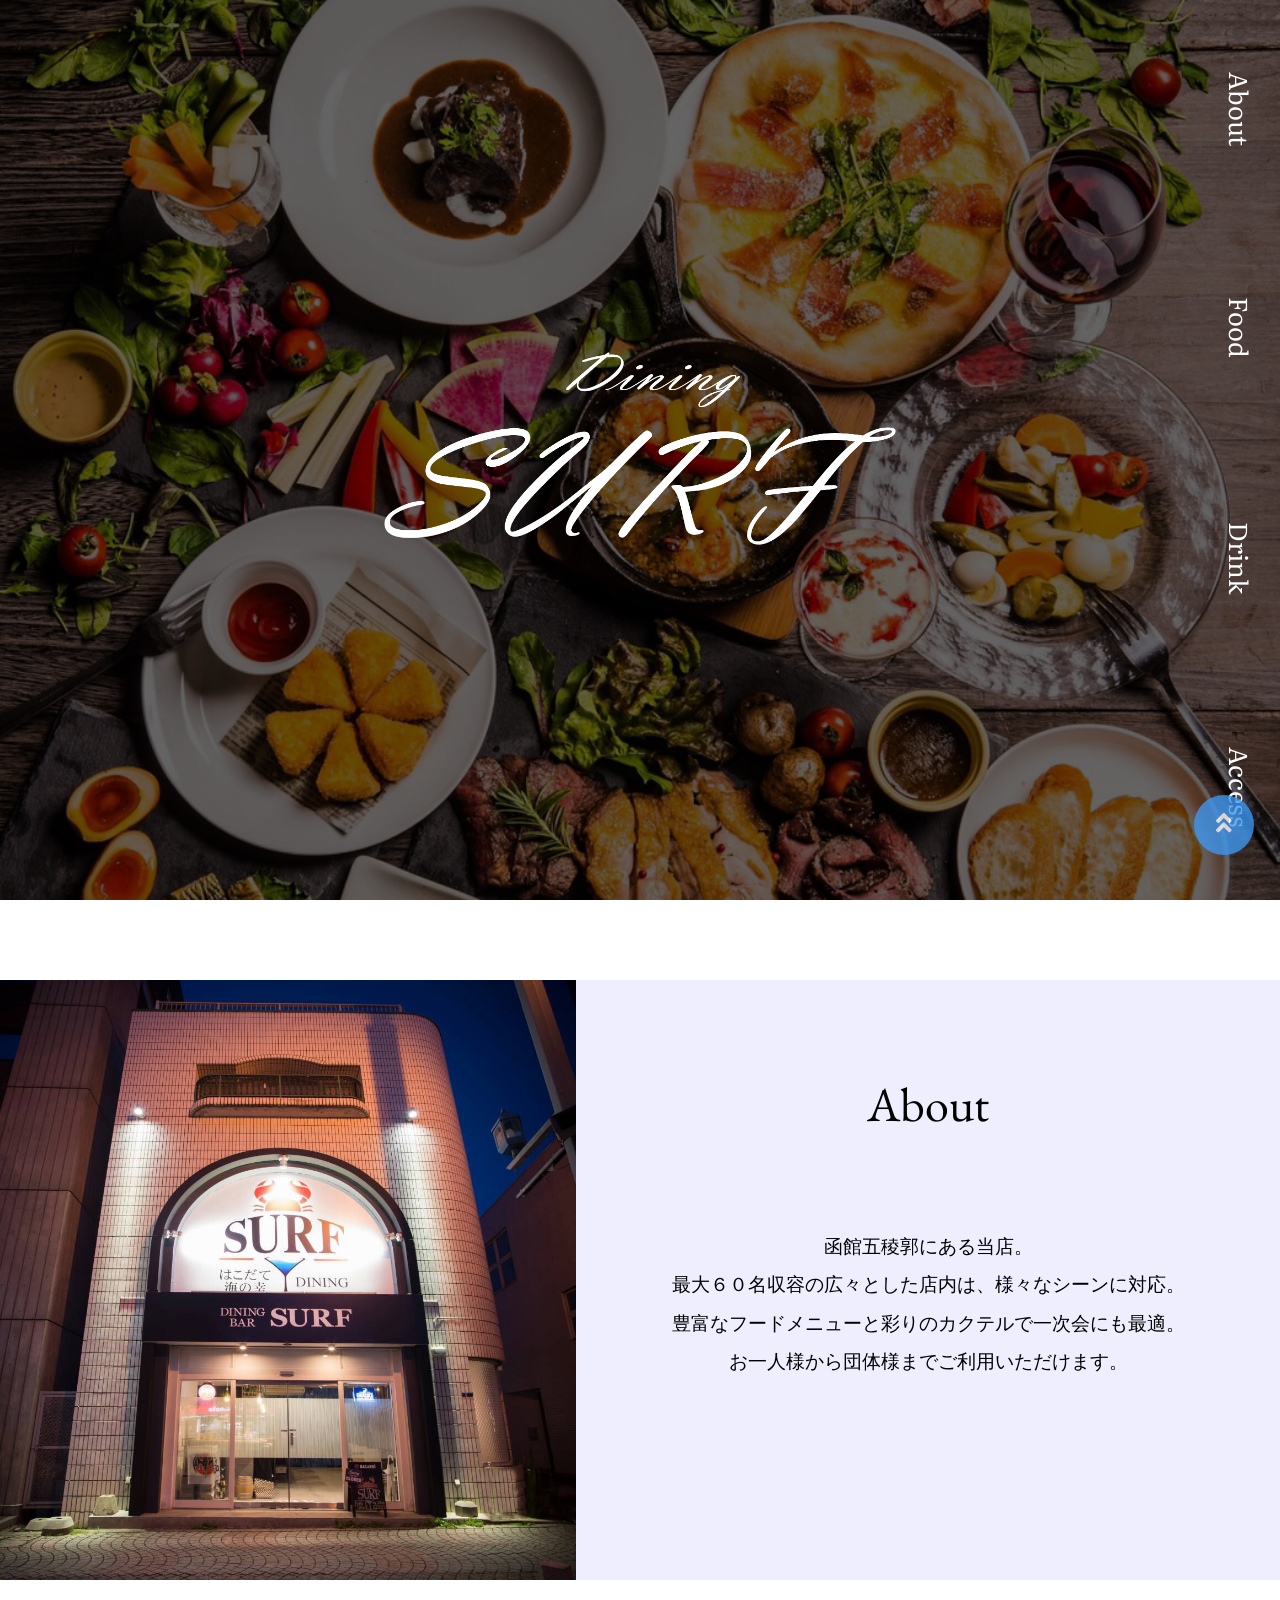
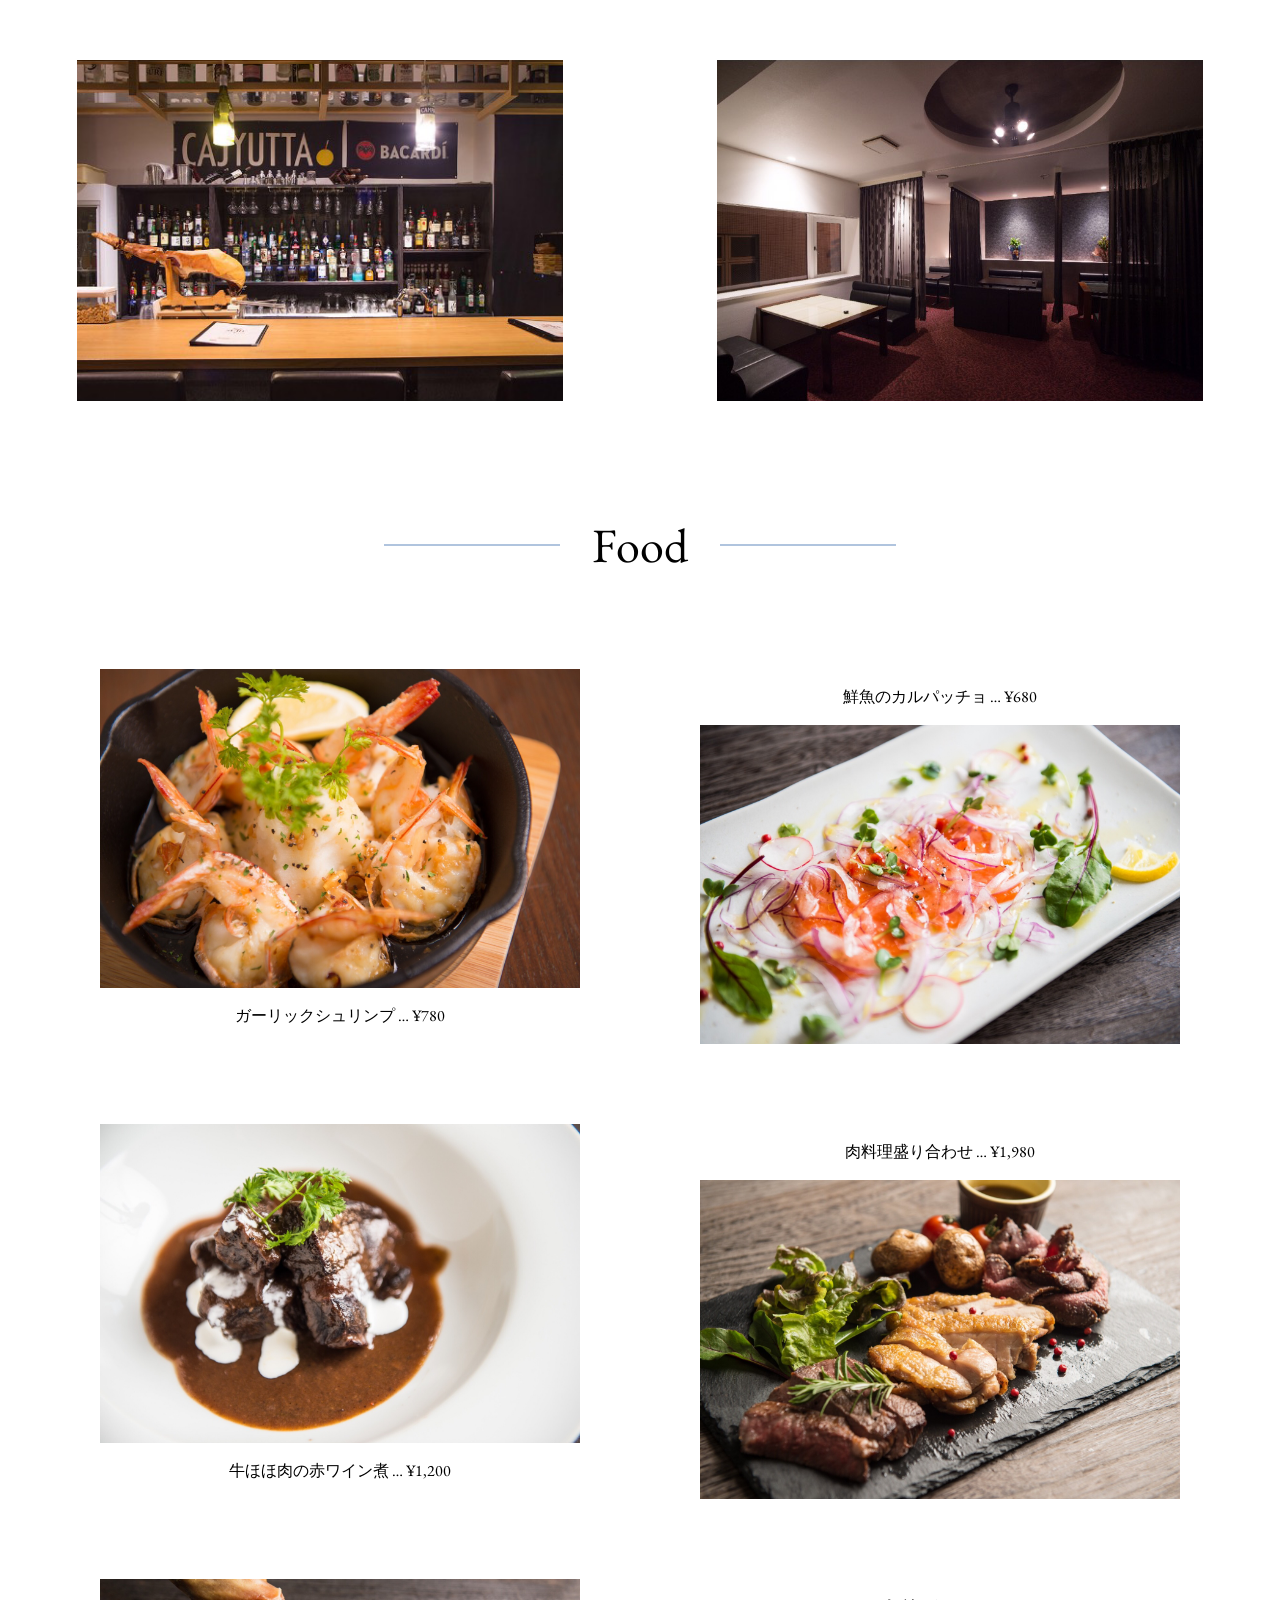
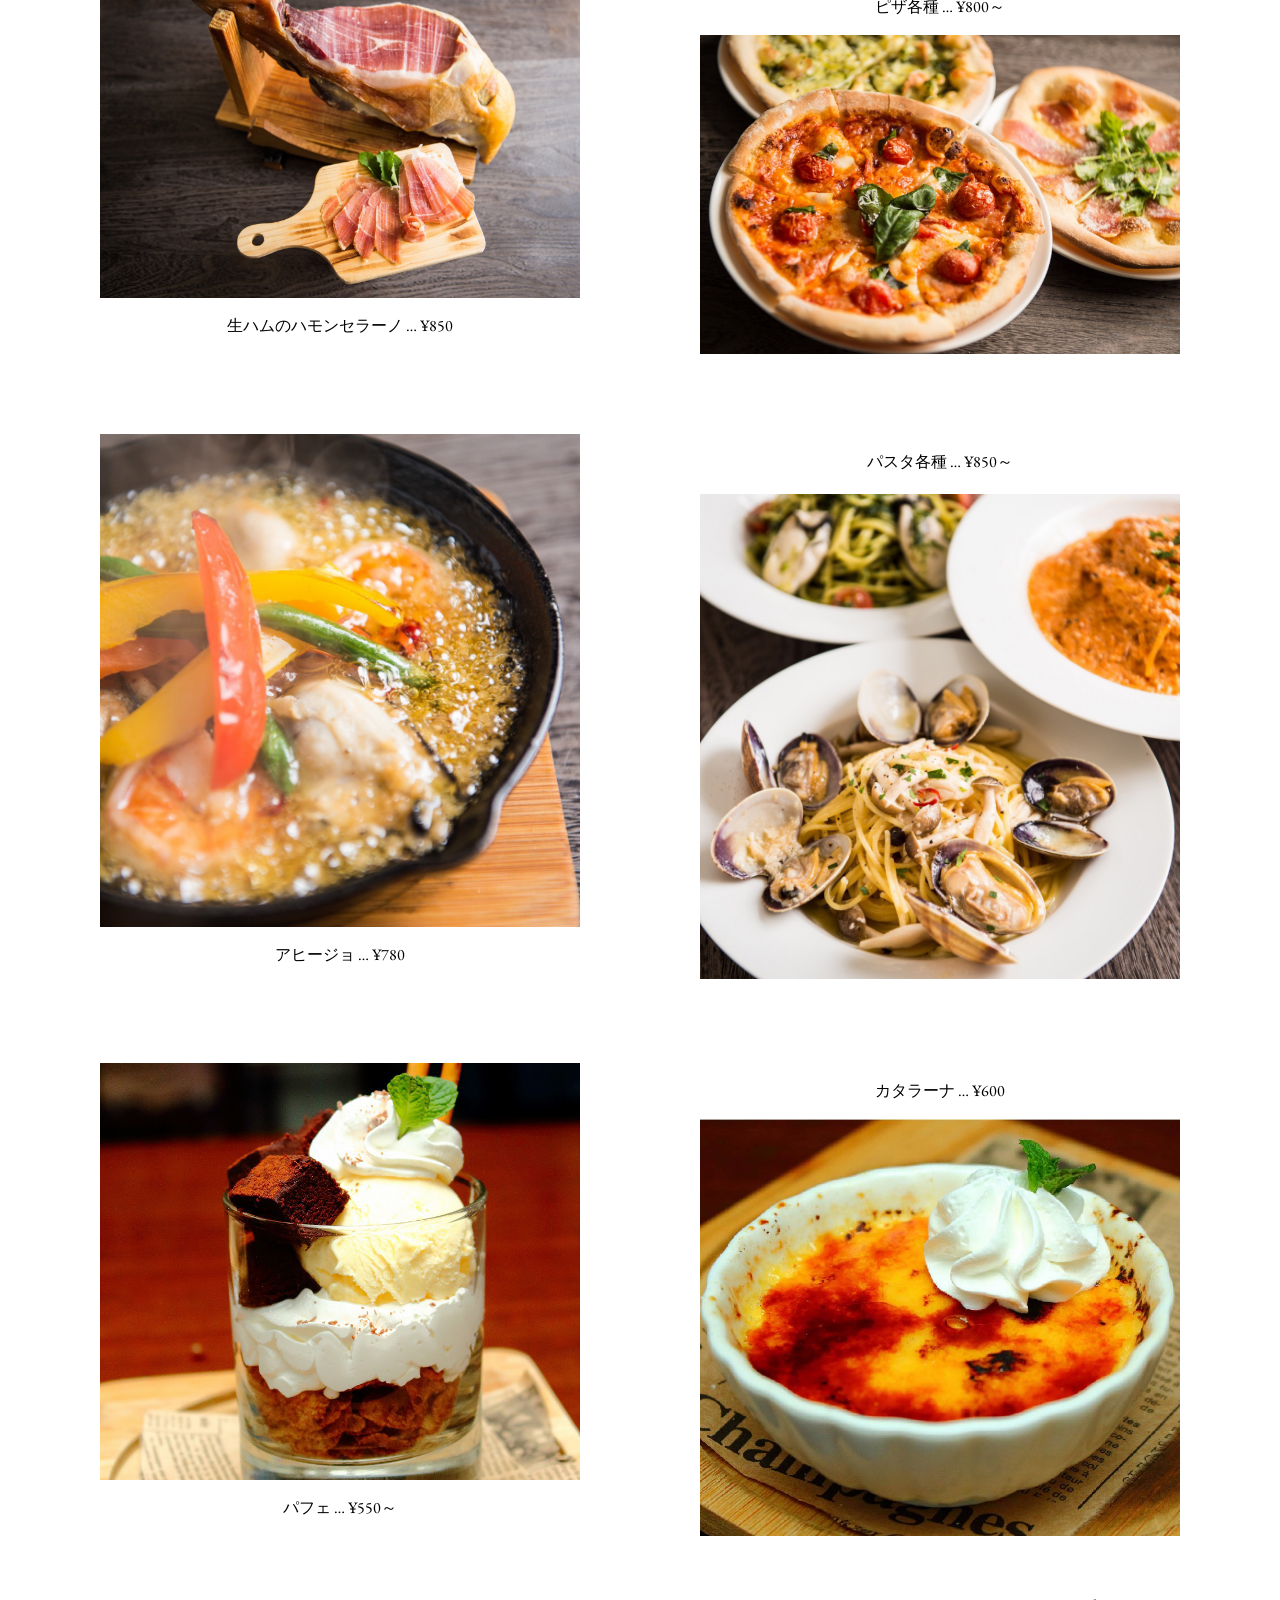
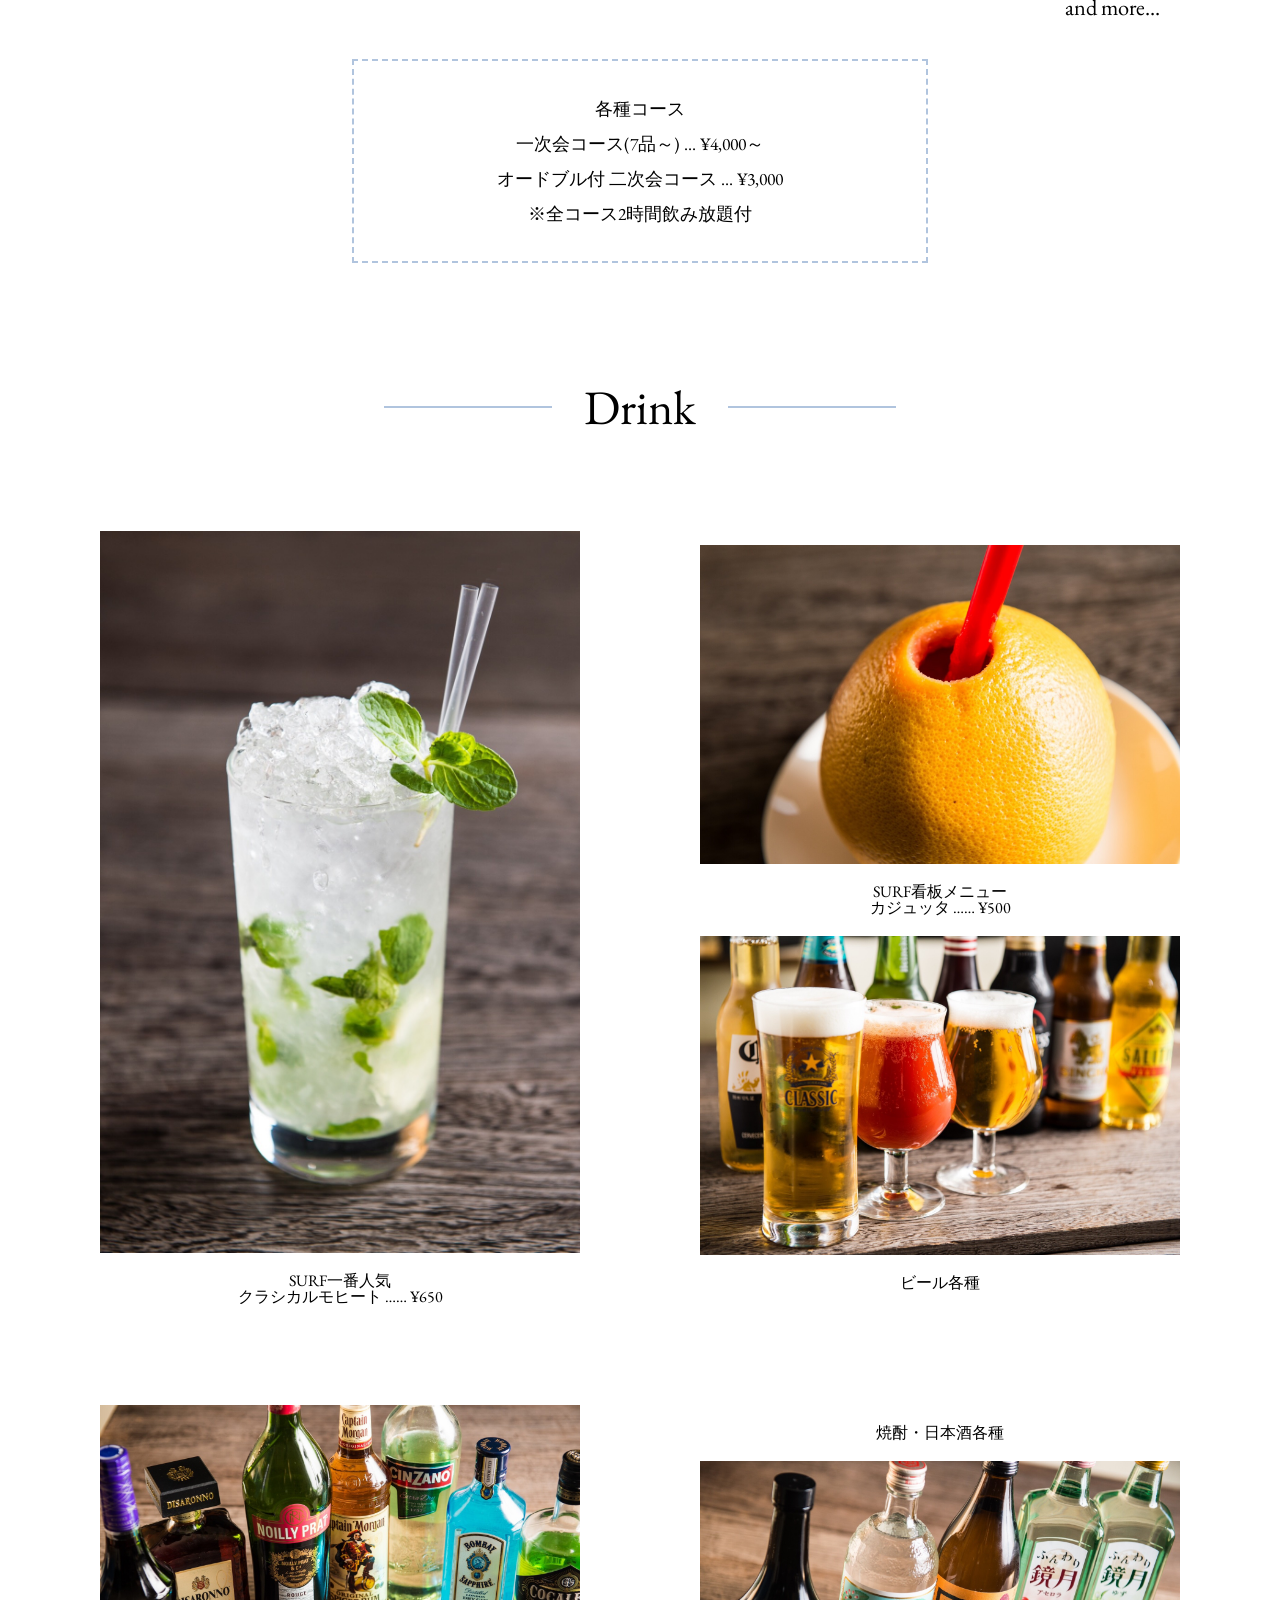
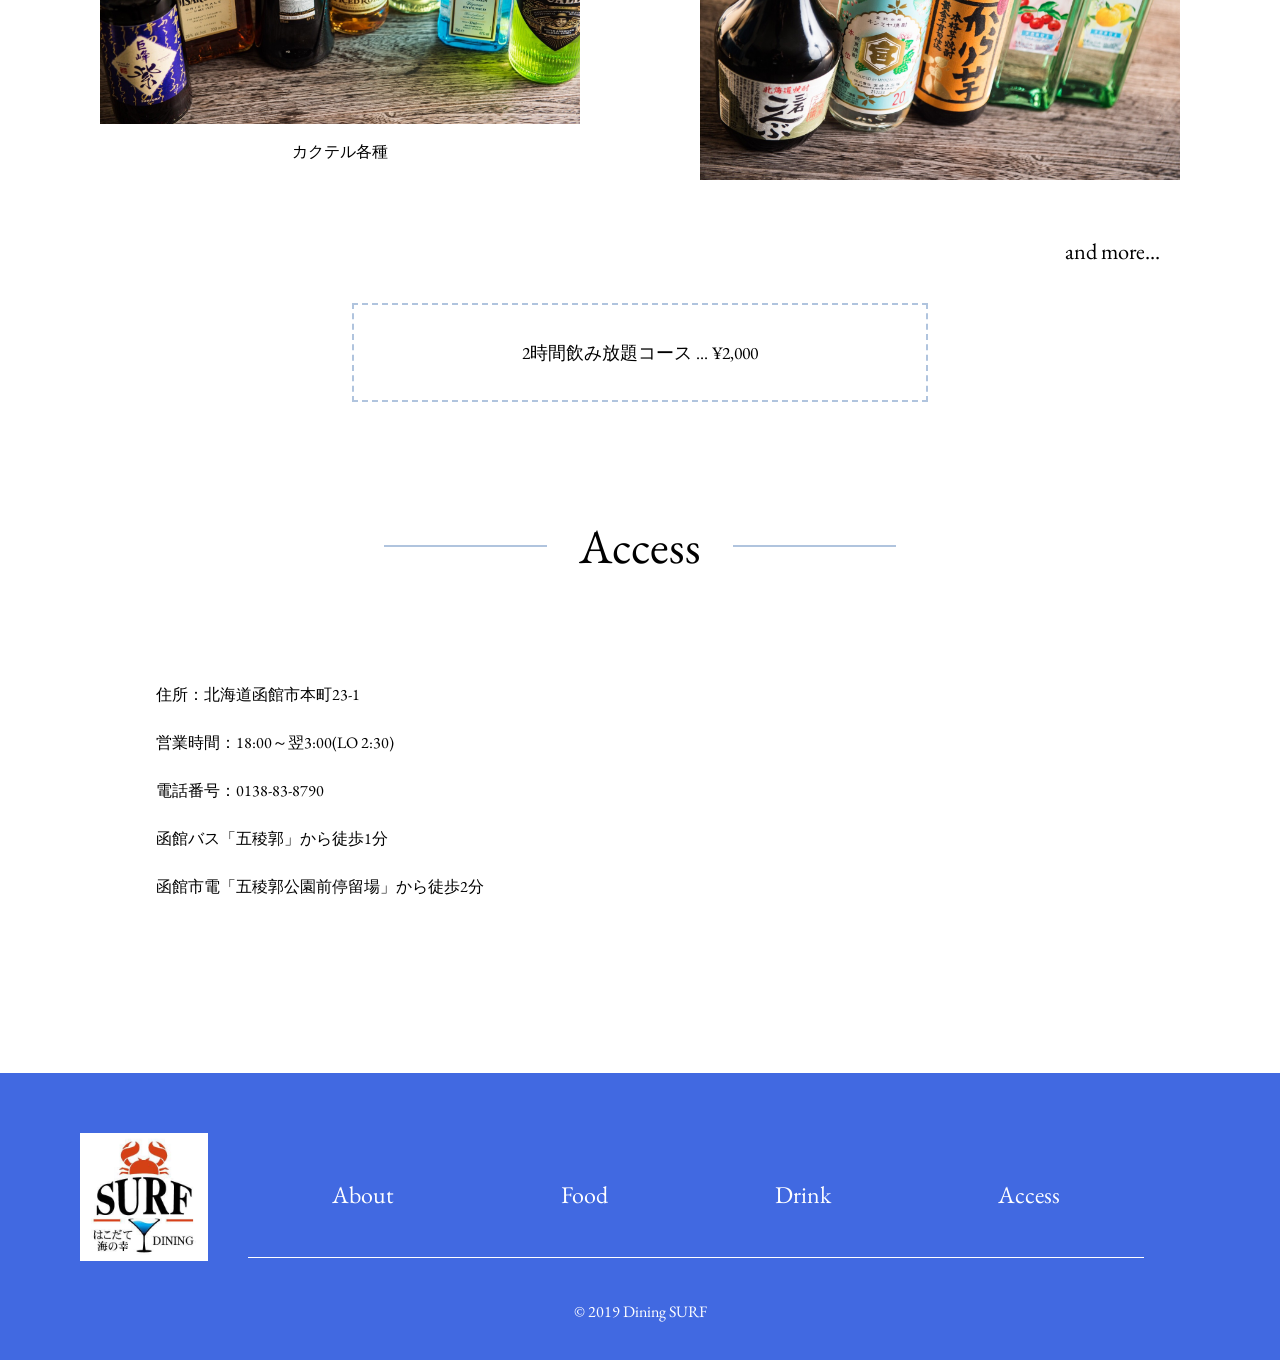
==== docs/index.html @ 708d86c2 "move surf" ====
<!DOCTYPE html>
<html lang="ja">
  <head>
    <meta charset="utf-8">
    <meta name="title" content="はこだて 海の幸 Dining SURF">
    <meta name="description" content="はこだて 海の幸 Dining SURF">
    <meta http-equiv="X-UA-Compatible" content="IE=edge, chrome=1" />
    <meta name="viewport" content="width=device-width, initial-scale=1">
    <meta content='Dining SURF, surf, 函館, 五稜郭, BAR, 居酒屋, 海鮮, ディナー, 北海道' name='keywords'>
    <meta property="og:type" content="website">
    <meta property="og:title" content="はこだて 海の幸 Dining SURF">
    <meta property="og:description" content="はこだて 海の幸 Dining SURF">
    <meta property="og:site_name" content="はこだて 海の幸 Dining SURF">
    <title>はこだて 海の幸 Dining SURF</title>
    <link rel="stylesheet" href="css/reset.css">
    <link rel="stylesheet" href="css/common.min.css">
    <link rel="stylesheet" href="https://use.fontawesome.com/releases/v5.6.4/css/all.css">
    <link href="https://fonts.googleapis.com/css?family=EB+Garamond|Literata:500|Slabo+27px&display=swap" rel="stylesheet">
    <script src="../js/jquery-3.4.1.min.js"></script>
    <script src="js/bgswitcher.js"></script>
    <script src="js/script.js"></script>
  </head>
  <body>
    <header class="header">
      <div class="mobile-head">
        <h1 class="logo"><a href="#"><img class="mobile-logo" src="img/dining-surf.png" alt="dining surf"></a></h1>
        <div class="nav-toggle">
          <div>
            <span></span>
            <span></span>
            <span></span>
          </div>
        </div>
      </div>
      <div class="inner-header" id="top-image">
        <div class="top">
          <img class="top-logo" src="img/dining-surf.png" alt="dining surf">
        </div>
        <nav class="gnav">
          <ul class="gnav__list">
            <li class="gnav__item"><a class="gnav__link" href="#about">About</a></li>
            <li class="gnav__item"><a class="gnav__link" href="#food">Food</a></li>
            <li class="gnav__item"><a class="gnav__link" href="#drink">Drink</a></li>
            <li class="gnav__item"><a class="gnav__link" href="#access">Access</a></li>
          </ul>
        </nav>
      </div>
    </header>
    <main class="main">
      <div class="main-inner">
        <section id="about" class="about">
          <div class="about__title-block scroll-fade-row">
            <img class="about__title-img" src="img/appearance2.jpg" alt="about">
            <div class="about__title-text clear-fix">
              <h1 class="about__title">About</h1>
              <div class="about__text-block">
                <p class="about__text sp-none">函館五稜郭にある当店。<br>
                  最大６０名収容の広々とした店内は、様々なシーンに対応。<br>
                  豊富なフードメニューと彩りのカクテルで一次会にも最適。<br>
                  お一人様から団体様までご利用いただけます。</p>
                <p class="about__text pc-none">函館五稜郭にある当店。<br>
                  最大６０名収容の広々とした<br>
                  店内は、様々なシーンに対応。<br>
                  豊富なフードメニューと彩りの<br>
                  カクテルで一次会にも最適。<br>
                  お一人様から団体様まで<br>
                  ご利用いただけます。</p>
              </div>
            </div>
          </div>
          <div class="about__img-block scroll-fade-row">
            <div class="about__img-cap">
              <img class="about__img" src="img/counter.png" alt="1Fカウンター">
              <div class="mask">
                <div class="caption"><p>1Fカウンター<br>広く落ち着いたカウンターは全7席。</p></div>
              </div>
            </div>
            <div class="about__img-cap">
              <img class="about__img" src="img/second-floor.png" alt="2Fソファ席">
              <div class="mask">
                <div class="caption"><p>2Fソファ席<br>半個室の2Fはソファでゆったり。</p></div>
              </div>
            </div>
          </div>
          </div>
        </section>
        <section id="food" class="food">
          <h1 class="food__title">Food</h1>
          <div class="food__img-block">
            <div class="food__menu scroll-fade-row">
              <img class="food__img" src="img/garlic-shrimp.jpg" alt="ガーリックシュリンプ">
              <p class="food__text">ガーリックシュリンプ  … ¥780</p>
            </div>
            <div class="food__menu scroll-fade-row">
              <p class="food__text">鮮魚のカルパッチョ  … ¥680</p>
              <img class="food__img" src="img/carpaccio.jpg" alt="鮮魚のカルパッチョ">
            </div>
            <div class="food__menu scroll-fade-row">
              <img class="food__img" src="img/beaf-redwine.jpg" alt="牛ほほ肉の赤ワイン煮">
              <p class="food__text">牛ほほ肉の赤ワイン煮  … ¥1,200</p>
            </div>
            <div class="food__menu scroll-fade-row">
              <p class="food__text">肉料理盛り合わせ  … ¥1,980</p>
              <img class="food__img" src="img/meat-platter.jpg" alt="肉料理盛り合わせ">
            </div>
            <div class="food__menu scroll-fade-row">
              <img class="food__img" src="img/hamu.jpg" alt="生ハムのハモンセラーノ">
              <p class="food__text">生ハムのハモンセラーノ  … ¥850</p>
            </div>
            <div class="food__menu scroll-fade-row">
              <p class="food__text">ピザ各種  … ¥800～</p>
              <img class="food__img" src="img/pizza-img.jpg" alt="ピザ">
            </div>
            <div class="food__menu scroll-fade-row">
              <img class="food__img" src="img/ahijo2.jpg" alt="アヒージョ">
              <p class="food__text">アヒージョ  … ¥780</p>
            </div>
            <div class="food__menu scroll-fade-row">
              <p class="food__text">パスタ各種  … ¥850～</p>
              <img class="food__img" src="img/pasta-img2.jpg" alt="パスタ">
            </div>
            <div class="food__menu scroll-fade-row">
              <img class="food__img" src="img/pafe-chocolat2.jpg" alt="パフェ・ショコラ">
              <p class="food__text">パフェ  … ¥550～</p>
            </div>
            <div class="food__menu scroll-fade-row">
              <p class="food__text">カタラーナ  … ¥600</p>
              <img class="food__img" src="img/catalana2.jpg" alt="カタラーナ">
            </div>
            <div class="and-more scroll-fade-row">
              <p>and more...</p>
            </div>
          </div>
          <div class="food__course scroll-fade-row">
            <p>各種コース</p>
            <p>一次会コース(7品～) … ¥4,000～<br>
            オードブル付 二次会コース … ¥3,000<br>
            <div class="food__caption">
              <p>※全コース2時間飲み放題付</p>
            </div>
        </section>
        <section id="drink" class="drink">
          <h1 class="drink__title  scroll-fade">Drink</h1>
          <div class="drink__img-block">
            <div class="drink__menu scroll-fade-row">
              <img class="drink__img" src="img/classical-mojito.jpg" alt="クラシカルモヒート">
              <p class="drink__text">SURF一番人気<br>クラシカルモヒート  …… ¥650</p>
            </div>
            <div class="drink__menu drink-sp scroll-fade-row">
              <div class="drink__menu-2">
                <img class="drink__img" src="img/cajetta.jpg" alt="カジュッタ">
                <p class="drink__text">SURF看板メニュー<br>カジュッタ  …… ¥500</p>
              </div>
              <div class="drink__menu-3">
                <img class="drink__img" src="img/bear-img.jpg" alt="ビール各種">
                <p class="drink__text">ビール各種</p>
              </div>
            </div>
            <div class="drink__menu scroll-fade-row">
              <img class="drink__img" src="img/cocktail-img.jpg" alt="カクテル各種">
              <p class="drink__text">カクテル各種</p>
            </div>
            <div class="drink__menu scroll-fade-row">
              <p class="drink__text">焼酎・日本酒各種</p>
              <img class="drink__img" src="img/shochu-nihonshu.jpg" alt="焼酎・日本酒各種">
            </div>
            <div class="and-more scroll-fade-row">
              <p>and more...</p>
            </div>
          </div>
          <div class="drink__course scroll-fade-row">
            <p>2時間飲み放題コース … ¥2,000
          </div>
        </section>
        <section id="access" class="access">
          <h1 class="access__title">Access</h1>
          <div class="access__content scroll-fade-row">
            <div class="access__text-block">
              <ul class="access__list">
                <li class="access__list-item">住所：北海道函館市本町23-1</li>
                <li class="access__list-item">営業時間：18:00～翌3:00(LO 2:30)</li>
                <li class="access__list-item">電話番号：0138-83-8790</li>
                <li class="access__list-item">函館バス「五稜郭」から徒歩1分</li>
                <li class="access__list-item">函館市電「五稜郭公園前停留場」から徒歩2分</li>
              </ul>
            </div>
            <div class="access__map">
              <iframe src="https://www.google.com/maps/embed?pb=!1m18!1m12!1m3!1d2974.7671126579726!2d140.74976926497138!3d41.79023242888813!2m3!1f0!2f0!3f0!3m2!1i1024!2i768!4f13.1!3m3!1m2!1s0x5f9ef4703f0faaab%3A0xd9fdab8cd891468f!2z5rW344Gu5bm4RElOSU5HIFNVUkY!5e0!3m2!1sja!2sjp!4v1562947714592!5m2!1sja!2sjp" width="90%" height="380px" frameborder="0" style="border:0" allowfullscreen></iframe>
            </div>
          </div>
        </section>
      </div>
    </main>
    <footer class="footer">
      <div class="footer-inner">
        <div class="footer__content">
          <a href="#"><img class="logo-img" src="img/logo.jpg" alt=""></a>
          <nav class="ft-nav">
            <ul class="ft-nav__list">
              <li class="ft-nav__item"><a class="ft-nav__link" href="#about">About</a></li>
              <li class="ft-nav__item"><a class="ft-nav__link" href="#food">Food</a></li>
              <li class="ft-nav__item"><a class="ft-nav__link" href="#drink">Drink</a></li>
              <li class="ft-nav__item"><a class="ft-nav__link" href="#access">Access</a></li>
            </ul>
          </nav>
        </div>
        <p class="footer__cp"><small>&copy; 2019 Dining SURF</small></p>
      </div>
    </footer>
    <div id="page_top"><a href="#"></a></div>
  </body>
</html>
---- docs/css/common.min.css ----
﻿body{box-sizing:border-box}a{color:inherit;text-decoration:none}.mobile-head{display:none}.nav-toggle{display:none}.inner-header{width:100%;height:100vh;background:url("../img/top-img1.png") center center/cover no-repeat fixed;-webkit-background-size:cover;-moz-background-size:cover;-ms-background-size:cover;-o-background-size:cover;position:relative}#svg-animation .cls{fill:none;stroke:#fff;stroke-width:20;stroke-miterlimit:10;stroke-linecap:round;stroke-linejoin:round;stroke-dasharray:1500;stroke-dashoffset:1500}.top{position:absolute;top:50%;left:50%;transform:translate(-50%, -50%)}.top-logo{width:40vw}.gnav{color:#fff;height:inherit;font-size:1.6rem;display:flex;justify-content:flex-end;font-family:'Literata', serif}.gnav__list{list-style:none;display:flex;flex-direction:column;justify-content:space-around}.gnav__item{transform:rotate(90deg)}.gnav__link{position:relative;display:inline-block}.gnav__link::after{content:'';position:absolute;bottom:-8px;left:0;width:100%;height:2px;background:#fff;transform:scale(0, 1);transform-origin:center top;transition:transform .5s}.gnav__link:hover::after{transform:scale(1, 1)}#page_top{width:60px;height:60px;position:fixed;right:2%;bottom:5%;background:#3f98ef;opacity:0.8;border-radius:50%;z-index:2}#page_top a{position:relative;display:block;width:60px;height:60px;text-decoration:none}#page_top a::before{font-family:'Font Awesome 5 Free';font-weight:900;content:'\f102';font-size:25px;color:#fff;position:absolute;width:25px;height:25px;top:-5px;bottom:0;right:0;left:0;margin:auto;text-align:center}.about,.food,.drink,.access{margin:80px auto;font-family:'EB Garamond', serif}.about__title-block{display:flex;background-color:#eef;height:600px}.about__title-img{width:45%}.about__title-text{margin:0 auto}.about__title,.food__title,.drink__title{font-size:3rem;text-align:center;padding:40px;margin:60px auto;font-weight:lighter;display:flex;align-items:center;justify-content:center;width:40%}.food__title::before,.food__title::after,.drink__title::before,.drink__title::after,.access__title::before,.access__title::after{content:'';border-top:2px solid #b0c4de;flex-grow:1}.food__title::before,.drink__title::before,.access__title::before{margin-right:2rem}.food__title::after,.drink__title::after,.access__title::after{margin-left:2rem}.about__text-block{margin:60px 20px 50px 20px}.about__text,.food__text,.drink__text,.access__text{text-align:center}.about__text{font-size:1.2rem;font-weight:lighter;line-height:2.4rem}.pc-none{display:none}.food__course,.drink__course{margin:0 auto 10px;text-align:center;line-height:2;font-size:1.1rem;border:dashed 2px #b0c4de;padding:30px;width:40%}.about__img-block{display:flex;justify-content:space-around;margin:80px auto}.about__img-cap{width:38%;overflow:hidden;position:relative}.about__img-cap .caption{text-align:center;font-size:1.4rem;color:#fff;font-family:游明朝,"Yu Mincho",YuMincho,"Hiragino Mincho ProN","Hiragino Mincho Pro",HGS明朝E,メイリオ,Meiryo,serif}.about__img-cap .caption p{line-height:2.0}.about__img-cap .mask{width:100%;height:100%;position:absolute;top:0;left:0;opacity:0;background-color:rgba(0,0,0,0.5);-webkit-transition:all 0.6s ease;transition:all 0.6s ease}.about__img-cap:hover .mask{opacity:1;padding-top:80px}.about__img{width:100%;height:100%}.food__img-block,.drink__img-block{display:flex;justify-content:flex-start;flex-wrap:wrap;margin:0 40px}.food__menu,.drink__menu{width:50%;margin-bottom:80px;display:flex;flex-direction:column;justify-content:center}.drink__menu-2,.drink__menu-3{width:100%;display:flex;flex-direction:column;justify-content:center}.food__img,.drink__img{width:80%;margin:auto}.food__text,.drink__text{margin:20px 0}.and-more{margin:-20px 80px 40px auto;text-align:right;display:block}.and-more p{font-size:1.4rem}.access__title{font-size:3rem;text-align:center;padding:40px;margin:40px auto 0 auto;font-weight:lighter;display:flex;justify-content:center;align-items:center;width:40%}.access__content{display:flex;align-items:center}.access__text-block{margin:0 auto}.access__list{list-style:none;line-height:3rem;padding-bottom:20px}.access__map{width:50%}.footer{background-color:#4169e1;color:#fff;padding:60px 40px 40px;display:flex;flex-direction:column;font-family:'EB Garamond', serif}.footer-inner{margin:0 40px}.footer__content{display:flex}.logo-img{width:10vw;margin-right:40px;background:#fff}.ft-nav{width:80%;margin:40px 0 auto;border-bottom:1.5px solid #fff}.ft-nav__list{display:flex;justify-content:space-around;padding-bottom:40px}.ft-nav__item{font-size:1.5rem;margin:10px 40px}.ft-nav__link{position:relative;display:inline-block}.ft-nav__link::after{content:'';position:absolute;bottom:-8px;left:0;width:100%;height:2px;background:#fff;transform:scale(0, 1);transform-origin:center top;transition:transform .5s}.ft-nav__link:hover::after{transform:scale(1, 1)}.footer__cp{text-align:center;margin-top:40px}@media screen and (min-width: 1500px){.about__title-block{height:800px}.about__title{margin:120px 0 0 0}.about__text-block{margin:120px}.about__text{line-height:2.8rem}.and-more{margin-right:100px}.and-more p{font-size:1.6rem}}@media screen and (min-width: 616px) and (max-width: 1023px){body{font-size:1.2rem}.sp-none{display:none}.pc-none{display:block}.mobile-head{position:fixed;display:flex;justify-content:space-between;width:100%;height:11vh;background:rgba(65,105,225,0.9);z-index:100}.mobile-head .mobile-logo{height:8vh;margin:1vh 0 0 1vh}.nav-toggle,.nav-toggle span{display:inline-block;transition:all .4s;box-sizing:border-box}.nav-toggle{display:block;margin:auto 10px auto auto;width:50px;height:36px;position:relative;cursor:pointer}.nav-toggle span{position:absolute;width:100%;height:4px;background:#fff;border-radius:4px}.nav-toggle span:nth-of-type(1){top:0}.nav-toggle span:nth-of-type(2){top:16px}.nav-toggle span:nth-of-type(3){bottom:0}.nav-toggle .active span:nth-of-type(1){-webkit-transform:translateY(20px) rotate(-225deg);transform:translateY(16px) rotate(-225deg)}.nav-toggle .active span:nth-of-type(2){-webkit-transform:translateY(0) rotate(225deg);transform:translateY(0) rotate(225deg)}.nav-toggle .active span:nth-of-type(3){opacity:0;-webkit-transform:translateY(0) rotate(-225deg);transform:translateY(0) rotate(-225deg)}.gnav{overflow:hidden;margin-top:9.9vh;justify-content:center;width:100%;position:fixed;opacity:1;z-index:40;background:rgba(225,225,225,0.9);color:#222;transform:translateX(1000px);transition:all 0.6s ease}.gnav .gnav__list{height:80vh}.gnav .gnav__list .gnav__item{font-size:1.8rem;transform:rotate(0)}.gnav__link::after{content:'';display:none}.open{transition:all 0.6s ease;transform:translateX(0)}.top-logo{width:60vw}.about,.food,.drink,.access{margin:-50px auto 40px;font-family:'EB Garamond', serif;padding-top:50px}.about{margin-top:30px}.about__title{margin-top:40px;margin-bottom:0;padding-bottom:0}.about__title-block{height:500px}.about__text-block{margin-top:40px;margin-bottom:40px}.about__title-img{height:auto}.about__img-block{margin:60px auto 10px;display:flex}.about__img-cap{width:40%;margin:10px auto}.about__img-cap .caption{font-size:1.0rem;color:#000}.about__img-cap .caption p{line-height:1.5}.about__img-cap .mask{position:static;opacity:1;background-color:rgba(0,0,0,0)}.about__img-cap:hover .mask{opacity:1;padding-top:0}.about__img{width:100%;height:70%;margin:1rem 0}.food__img-block,.drink__img-block{display:block;margin:0}.food__menu,.drink__menu{width:95%;margin:0 0.5rem 3rem;font-size:1.2rem;display:flex;flex-direction:row;justify-content:space-around;align-items:center}.and-more{margin-right:40px}.drink__menu{justify-content:space-around}.drink-sp{display:flex;flex-direction:column}.drink__menu-2{display:flex;flex-direction:row;align-items:center;margin-bottom:3rem;justify-content:space-around;margin-left:-30px}.drink__menu-3{display:flex;flex-direction:row-reverse;align-items:center;justify-content:flex-start}.drink__menu-3 .drink__img{margin-left:160px}.food__img,.drink__img{width:50%;margin:0 0.5rem}.food__text,.drink__text{margin:0}.food__course,.drink__course{width:60vw;padding:20px}.access__title{font-size:3rem;text-align:center;padding-top:0;padding-bottom:40px;font-weight:lighter}.access__content{display:flex;justify-content:center;margin-bottom:80px}.access__text-block{margin:0 auto}.access__list{list-style:none;line-height:2.3rem;font-size:1.0rem;padding-bottom:20px;margin-left:40px}.access__map{width:70%;padding-left:2.3rem}.footer{background-color:#4169e1;color:#fff;padding:40px 20px;display:flex;flex-direction:column;font-family:'EB Garamond', serif}.footer-inner{margin:0 10px}.footer__content{display:flex}.logo-img{width:70%;margin:20px 20px 0 0}.ft-nav{width:80%;margin:20px 0 auto;border-bottom:1.5px solid #fff}.ft-nav__list{flex-direction:column}.ft-nav__list .ft-nav__link::after{content:'';display:none}.ft-nav__item{text-align:center}}@media only screen and (max-width: 615px){body{font-size:1.2rem}.inner-header{background-attachment:scroll}.sp-none{display:none}.pc-none{display:block}.mobile-head{position:fixed;display:flex;justify-content:space-between;width:100%;height:11vh;background:rgba(65,105,225,0.9);z-index:100}.mobile-head .mobile-logo{height:8vh;margin:1vh 0 0 1vh}.nav-toggle,.nav-toggle span{display:inline-block;transition:all .4s;box-sizing:border-box}.nav-toggle{display:block;margin:auto 10px auto auto;width:40px;height:32px;position:relative;cursor:pointer}.nav-toggle span{position:absolute;width:100%;height:4px;background:#fff;border-radius:4px}.nav-toggle span:nth-of-type(1){top:0}.nav-toggle span:nth-of-type(2){top:14px}.nav-toggle span:nth-of-type(3){bottom:0}.nav-toggle .active span:nth-of-type(1){-webkit-transform:translateY(20px) rotate(-225deg);transform:translateY(14px) rotate(-225deg)}.nav-toggle .active span:nth-of-type(2){-webkit-transform:translateY(0) rotate(225deg);transform:translateY(0) rotate(225deg)}.nav-toggle .active span:nth-of-type(3){opacity:0;-webkit-transform:translateY(0) rotate(-225deg);transform:translateY(0) rotate(-225deg)}.gnav{overflow:hidden;margin-top:9.9vh;justify-content:center;width:100%;position:fixed;opacity:1;z-index:40;background:rgba(225,225,225,0.9);color:#222;transform:translateX(1000px);transition:all 0.6s ease}.gnav .gnav__list{height:80vh}.gnav .gnav__list .gnav__item{font-size:1.8rem;transform:rotate(0)}.gnav__link::after{content:'';display:none}.open{transition:all 0.6s ease;transform:translateX(0)}.top-logo{width:60vw}.about,.food,.drink,.access{margin:-50px auto 40px;font-family:'EB Garamond', serif;padding-top:50px}.about{margin-top:30px}.about__title-block{background:#fff;position:relative}.about__title-img{position:absolute;top:8rem;width:80%}.about__title,.food__title,.drink__title{padding-top:10px;padding-bottom:20px;margin:10px auto;width:70%}.about__title::before,.about__title::after{content:'';border-top:2px solid #b0c4de;flex-grow:1}.about__title::before{margin-right:2rem}.about__title::after{margin-left:2rem}.about__title{height:50px}.about__title-text{display:block;width:100%;margin-top:20px;margin-right:0}.about__text-block{margin:200px 0 0 0;background:rgba(60,60,60,0.8);padding:5% 2%;width:80%;float:right}.clear-fix::after{content:'';display:block;clear:both}.about__text{font-size:1.1rem;line-height:2.0;color:#fff}.about__img-block{margin:60px auto 10px;display:flex;flex-direction:column}.about__img-cap{width:73%;margin:10px auto}.about__img-cap .caption{font-size:1.0rem;color:#000}.about__img-cap .caption p{line-height:1.5}.about__img-cap .mask{position:static;opacity:1;background-color:rgba(0,0,0,0)}.about__img-cap:hover .mask{opacity:1;padding-top:0}.about__img{width:100%;height:100%;margin:1rem 0}.food__img-block,.drink__img-block{display:block;margin:0}.food__menu,.drink__menu{width:95%;margin:0 0.5rem 3rem;font-size:0.9rem;display:flex;flex-direction:row;justify-content:space-around;align-items:center}.and-more{margin-right:20px}.drink__menu{justify-content:space-around}.drink-sp{display:flex;flex-direction:column}.drink__menu-2{display:flex;flex-direction:row;align-items:center;margin-bottom:3rem;justify-content:space-around;margin-left:-24px}.drink__menu-3{display:flex;flex-direction:row-reverse;align-items:center;justify-content:space-around}.food__img,.drink__img{width:50%;margin:0 0.5rem}.food__text,.drink__text{margin:0}.food__course,.drink__course{width:80vw;padding:20px}.access__title{font-size:3rem;text-align:center;padding-top:0;padding-bottom:40px;font-weight:lighter;width:70%}.access__content{display:flex;flex-direction:column;justify-content:center}.access__text-block{margin:0 auto}.access__list{list-style:none;line-height:2.3rem;font-size:1.0rem;padding-bottom:20px}.access__map{width:90%;padding-left:2.3rem}.footer{background-color:#4169e1;color:#fff;padding:40px 20px;display:flex;flex-direction:column;font-family:'EB Garamond', serif}.footer-inner{margin:0 10px}.footer__content{display:flex}.logo-img{width:88%;margin:20px 20px 0 0}.ft-nav{width:80%;margin:20px 0 auto;border-bottom:1.5px solid #fff}.ft-nav__list{flex-direction:column}.ft-nav__list .ft-nav__link::after{content:'';display:none}.ft-nav__item{text-align:center}}
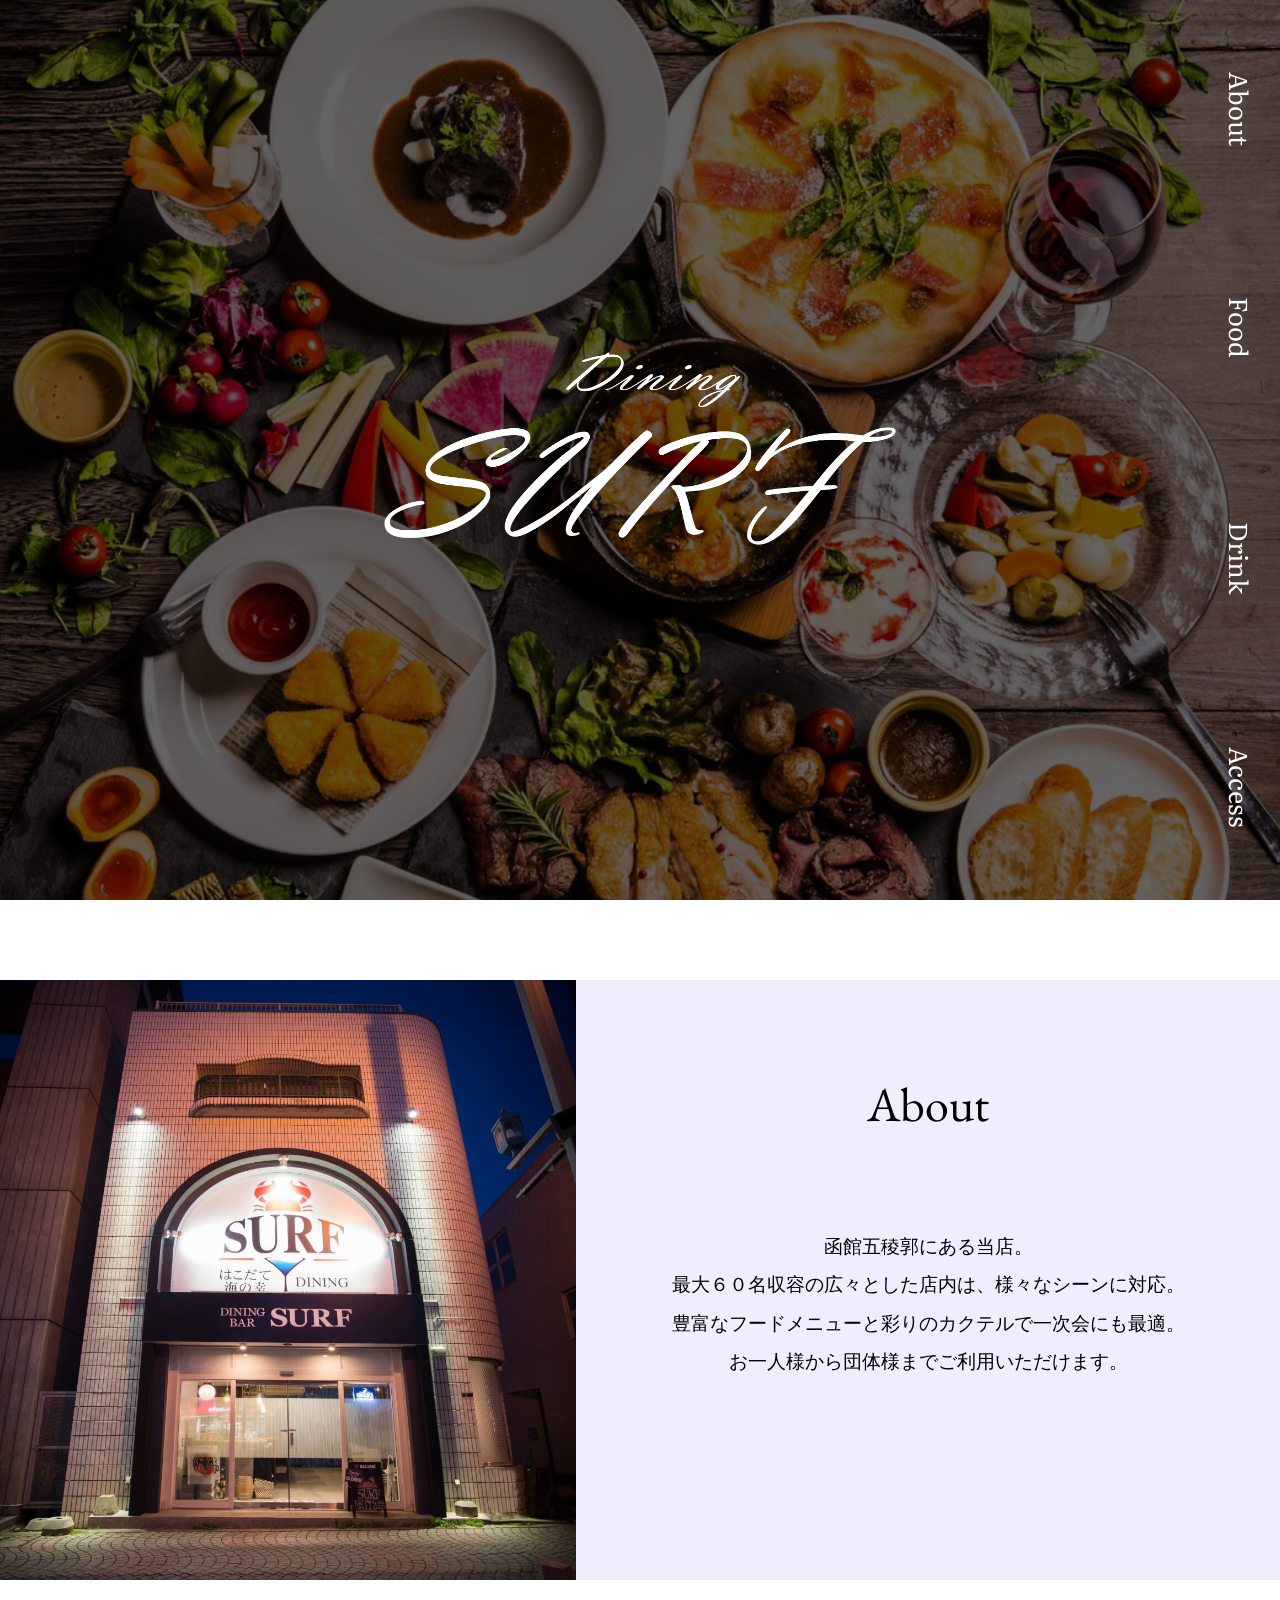
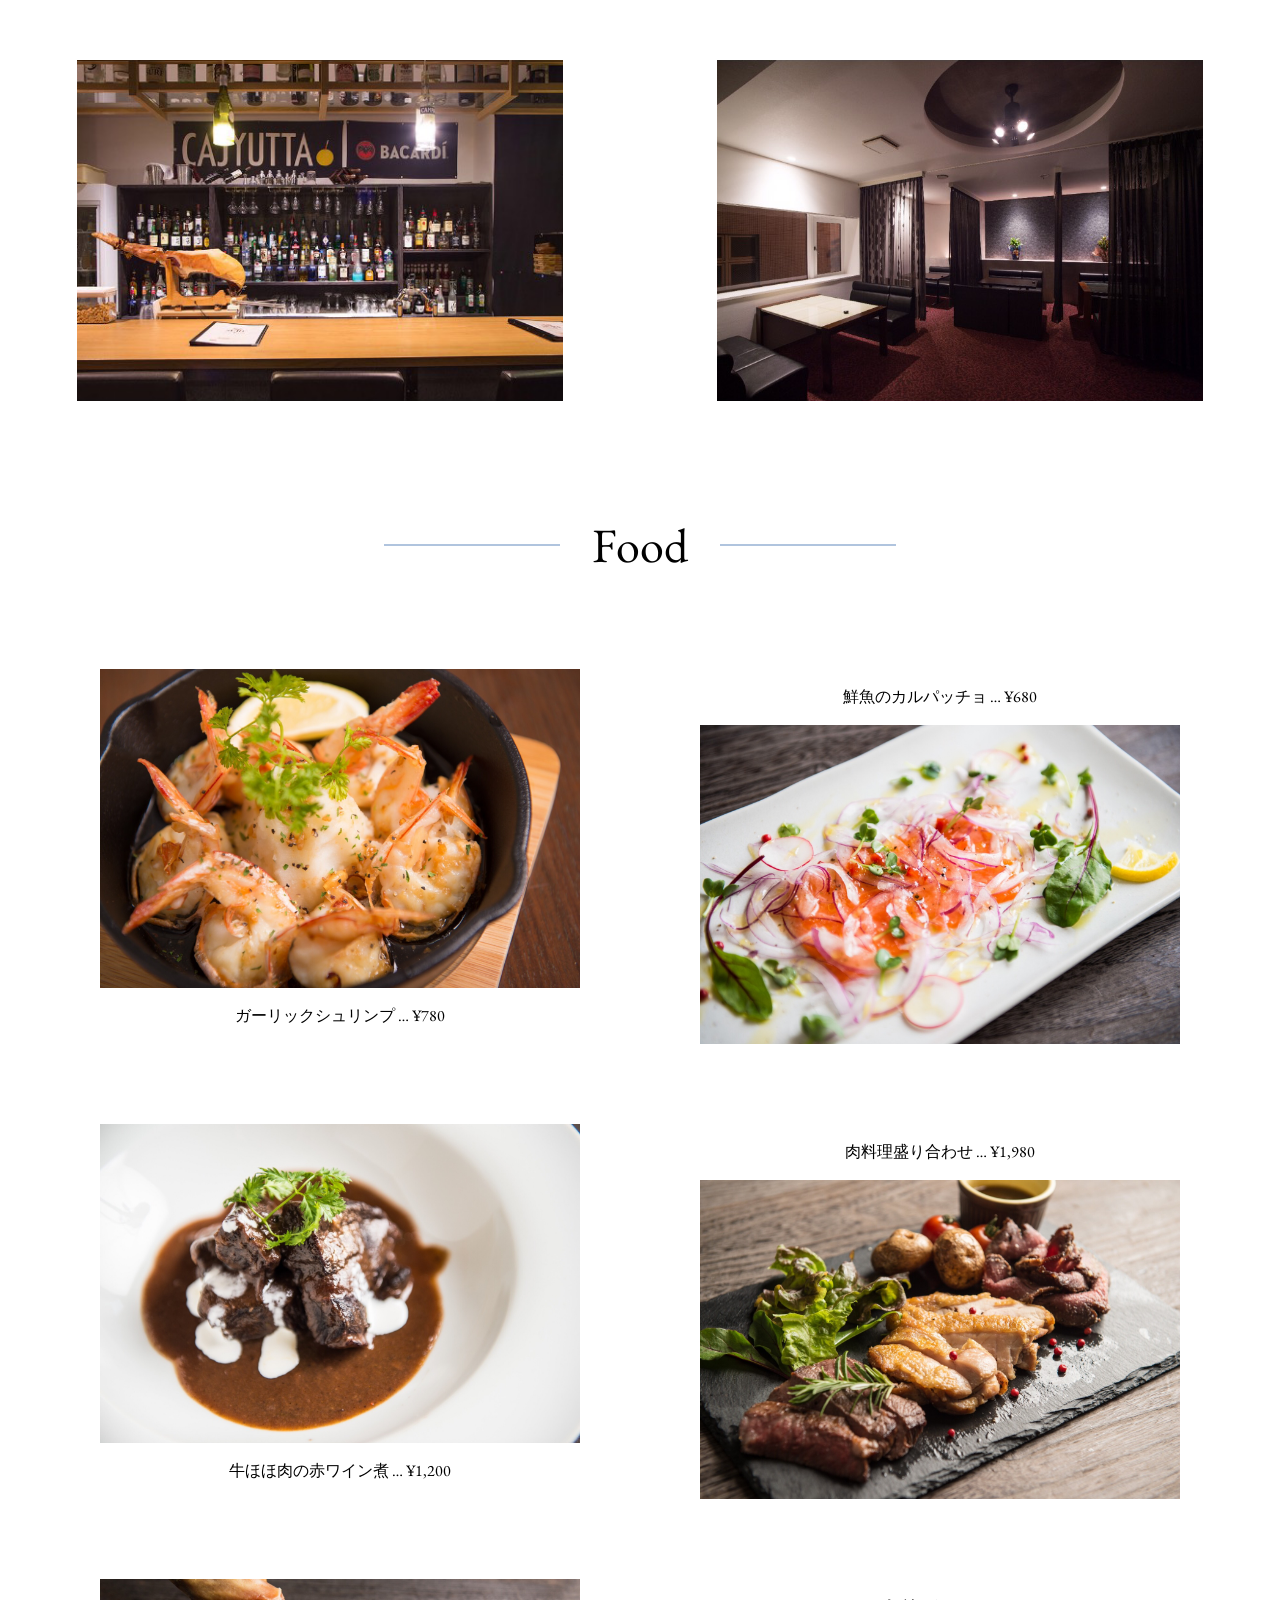
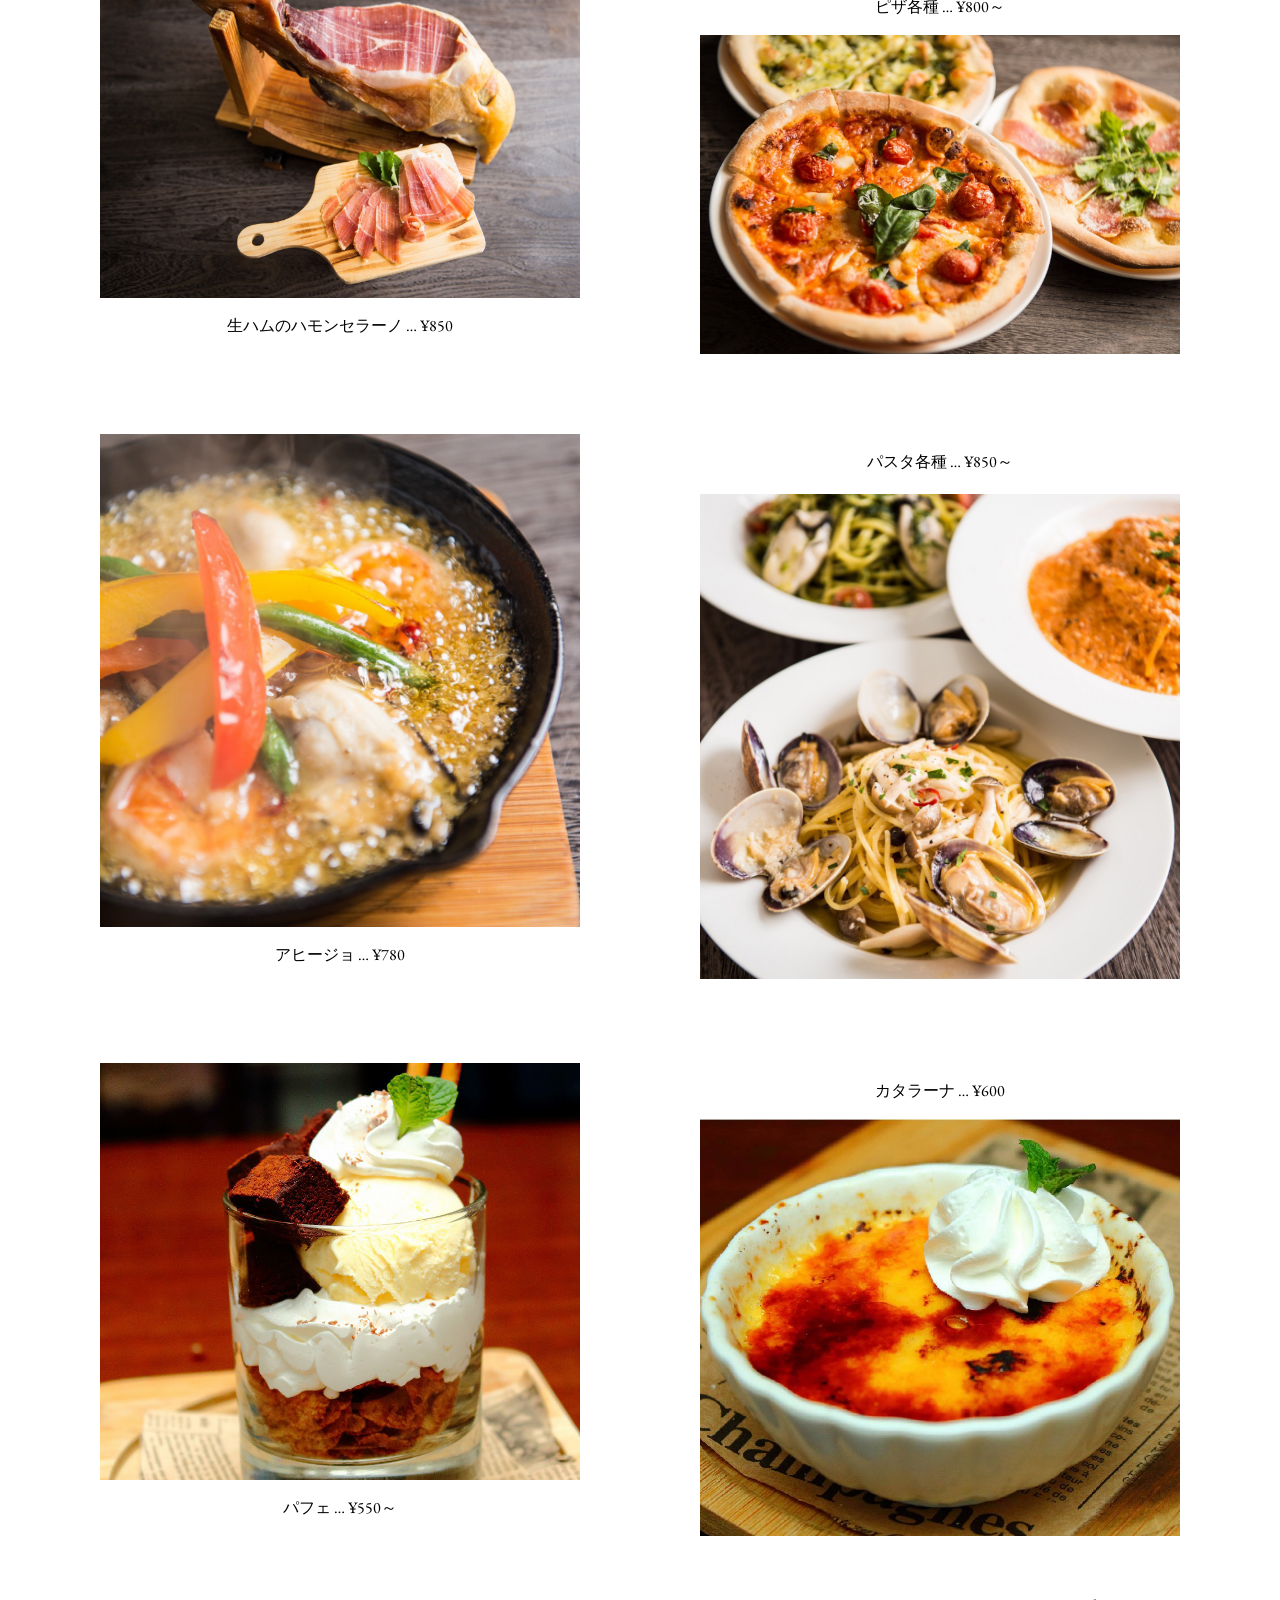
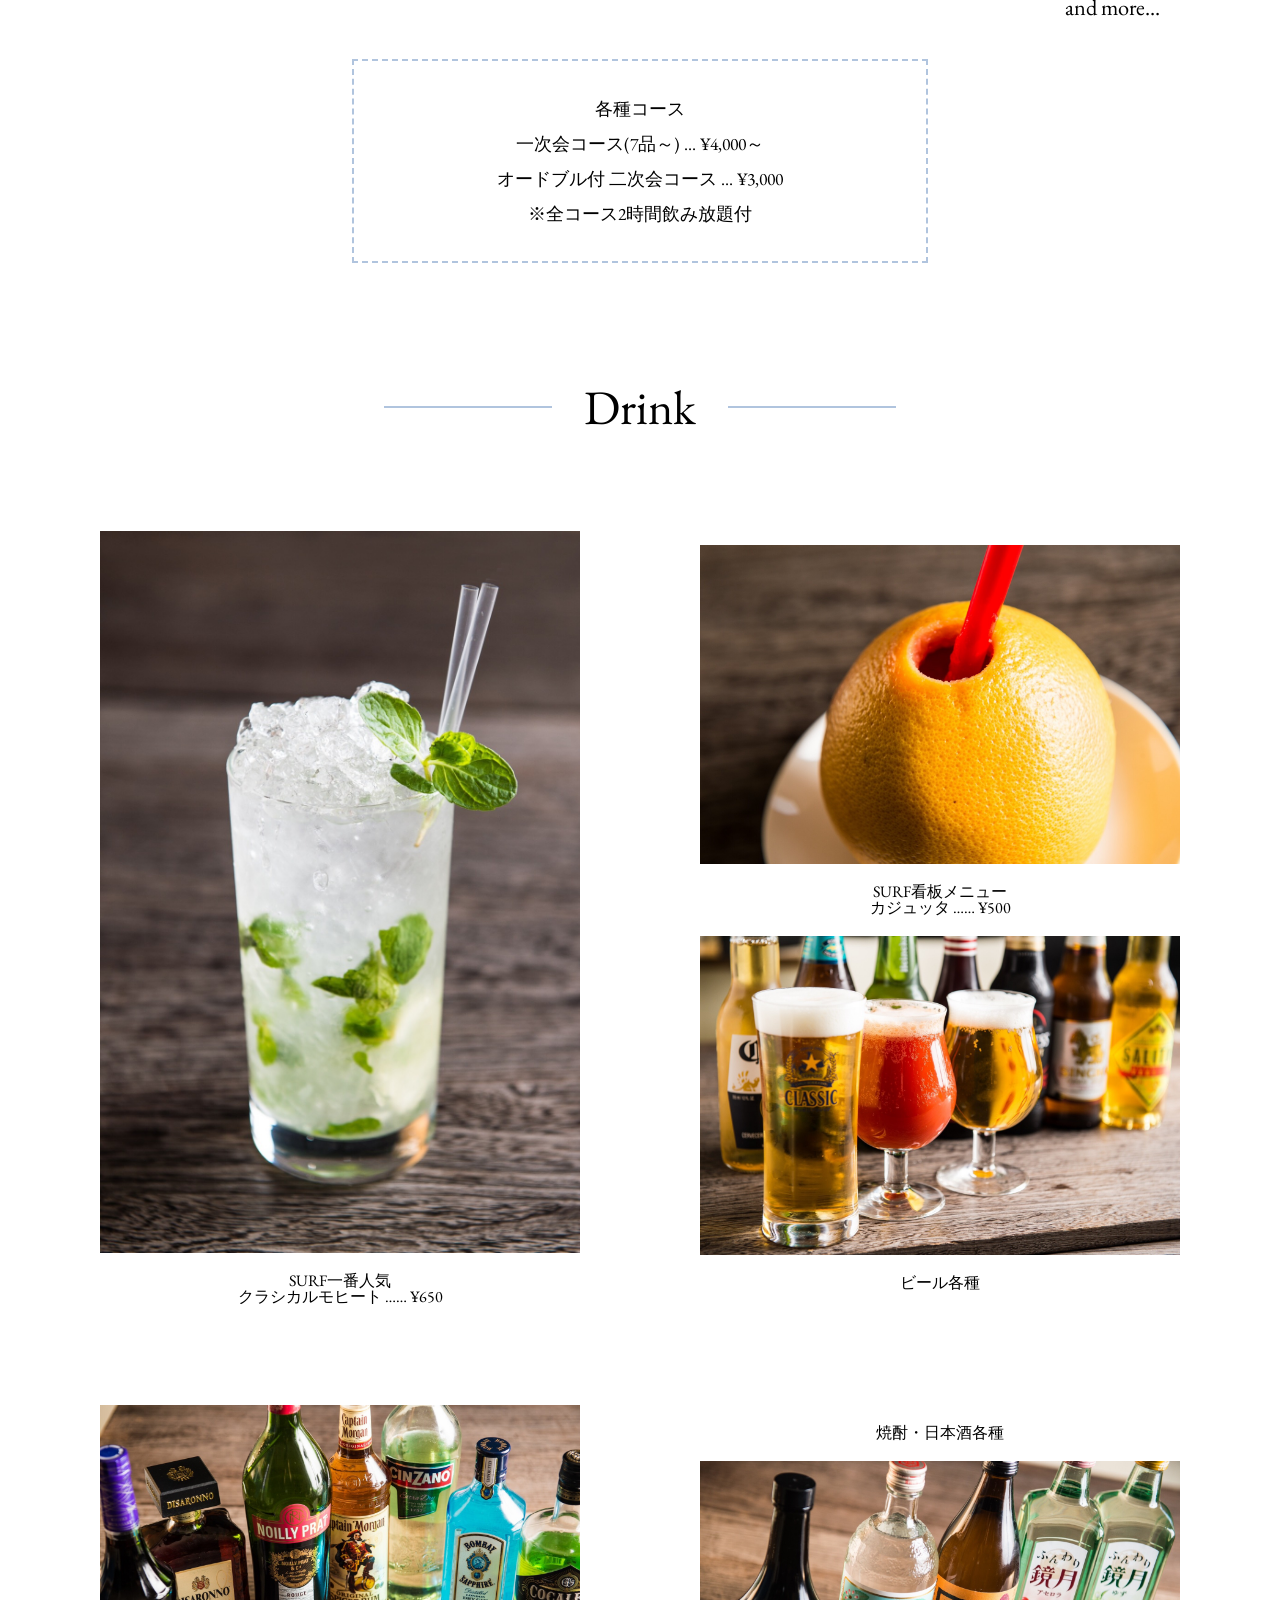
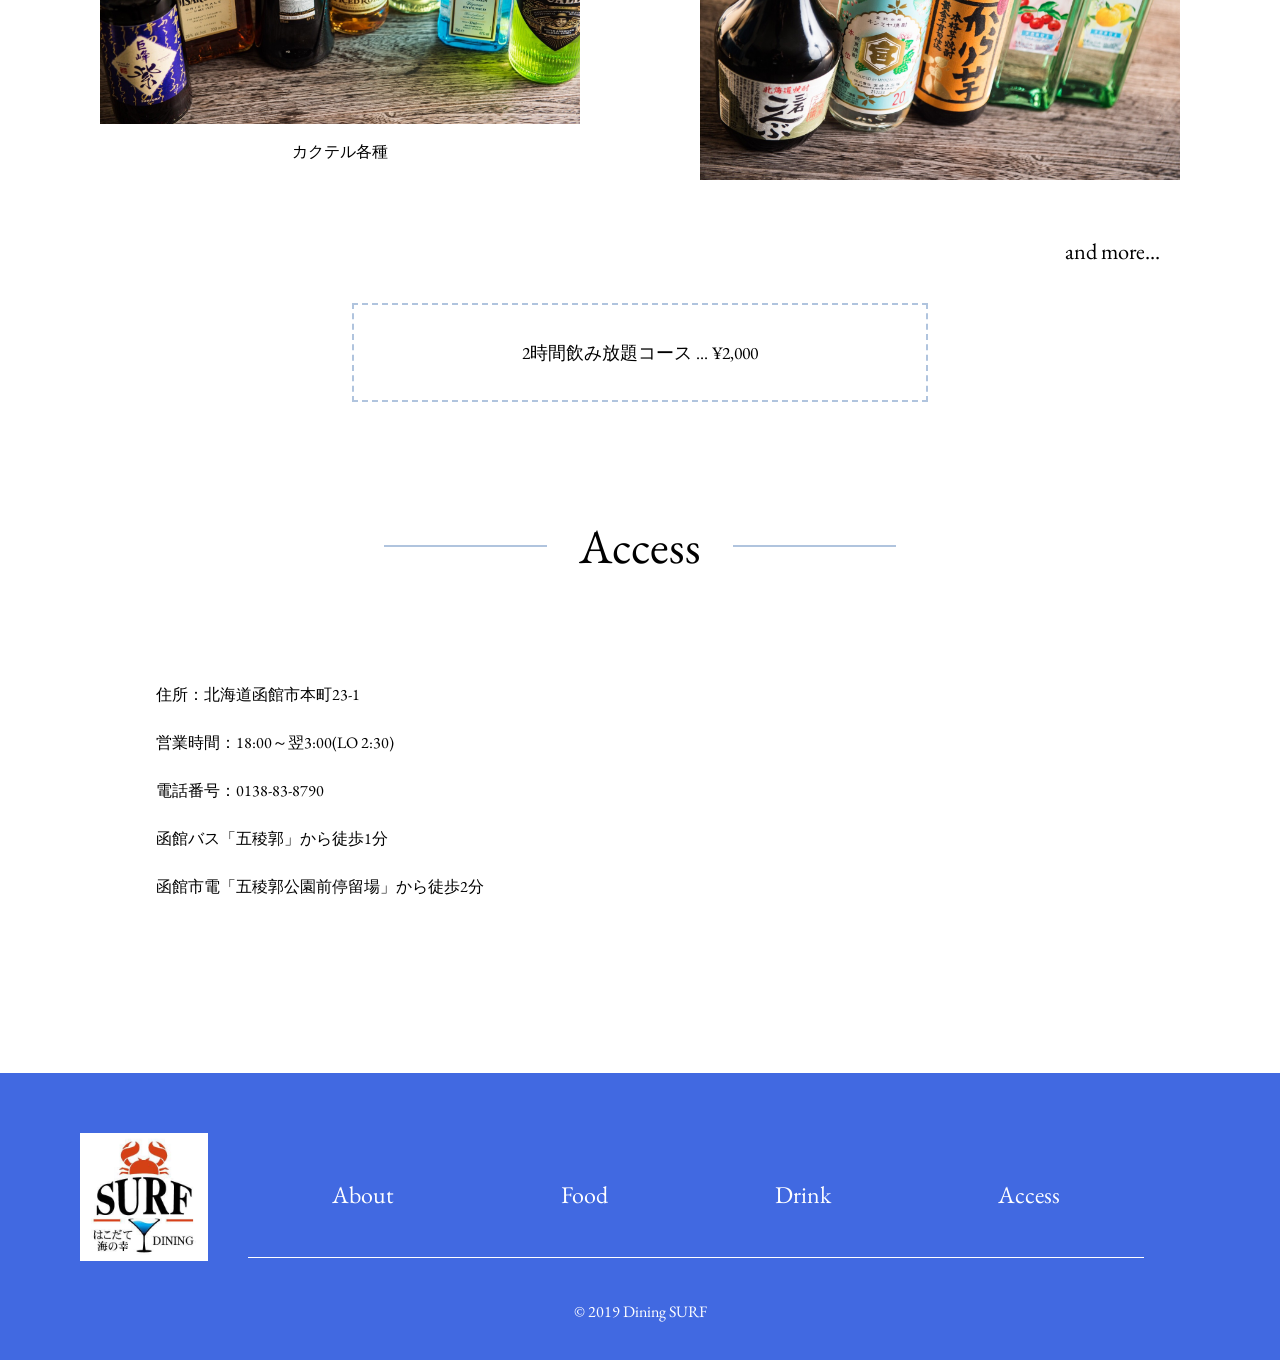
==== commit b6fd7edb: "add description" ====
--- a/docs/index.html
+++ b/docs/index.html
@@ -3,17 +3,18 @@
   <head>
     <meta charset="utf-8">
     <meta name="title" content="はこだて 海の幸 Dining SURF">
-    <meta name="description" content="はこだて 海の幸 Dining SURF">
+    <meta name="description" content="函館五稜郭にある当店。最大６０名収容の広々とした店内は、様々なシーンに対応。豊富なフードメニューと彩りのカクテルで一次会にも最適。お一人様から団体様までご利用いただけます。">
     <meta http-equiv="X-UA-Compatible" content="IE=edge, chrome=1" />
     <meta name="viewport" content="width=device-width, initial-scale=1">
     <meta content='Dining SURF, surf, 函館, 五稜郭, BAR, 居酒屋, 海鮮, ディナー, 北海道' name='keywords'>
     <meta property="og:type" content="website">
     <meta property="og:title" content="はこだて 海の幸 Dining SURF">
-    <meta property="og:description" content="はこだて 海の幸 Dining SURF">
+    <meta property="og:description" content="函館五稜郭にある当店。最大６０名収容の広々とした店内は、様々なシーンに対応。豊富なフードメニューと彩りのカクテルで一次会にも最適。お一人様から団体様までご利用いただけます。">
     <meta property="og:site_name" content="はこだて 海の幸 Dining SURF">
     <title>はこだて 海の幸 Dining SURF</title>
     <link rel="stylesheet" href="css/reset.css">
     <link rel="stylesheet" href="css/common.min.css">
+    <link rel="shortcut icon" href="img/logo.jpg">
     <link rel="stylesheet" href="https://use.fontawesome.com/releases/v5.6.4/css/all.css">
     <link href="https://fonts.googleapis.com/css?family=EB+Garamond|Literata:500|Slabo+27px&display=swap" rel="stylesheet">
     <script src="../js/jquery-3.4.1.min.js"></script>
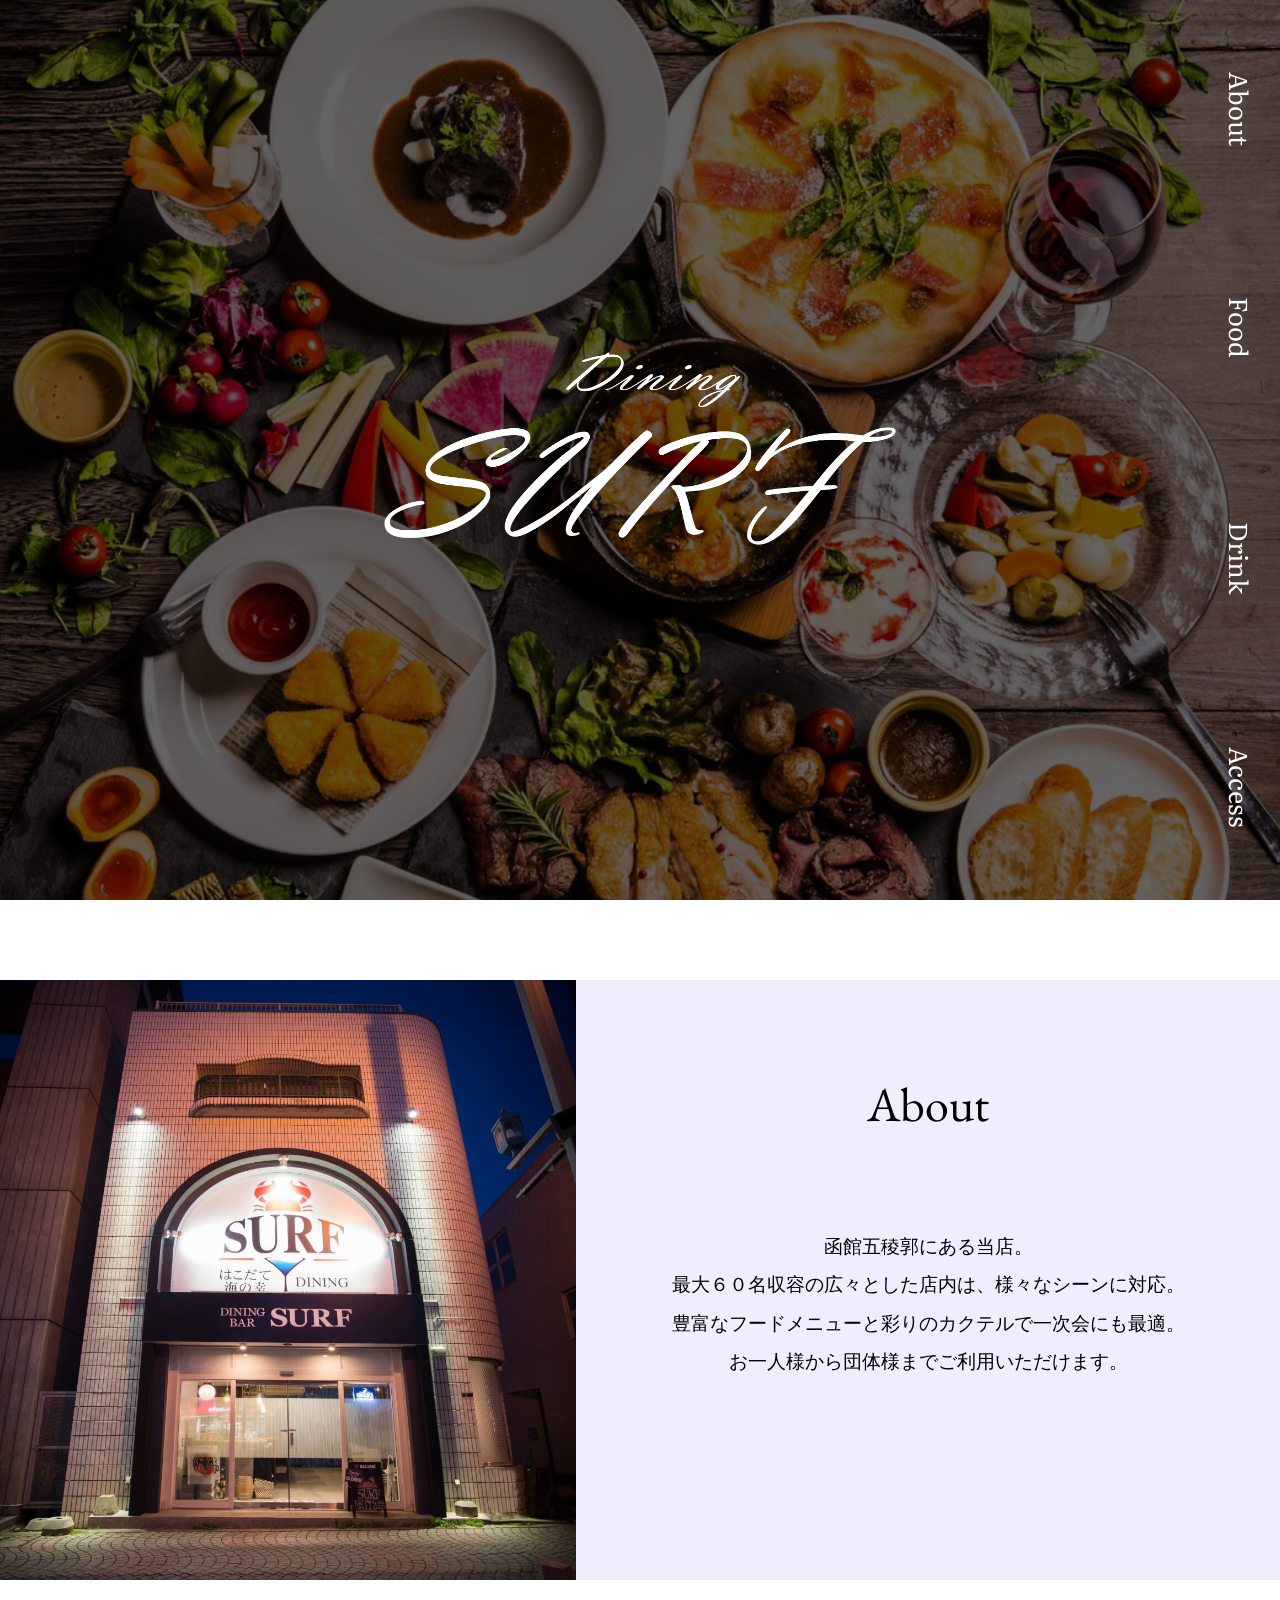
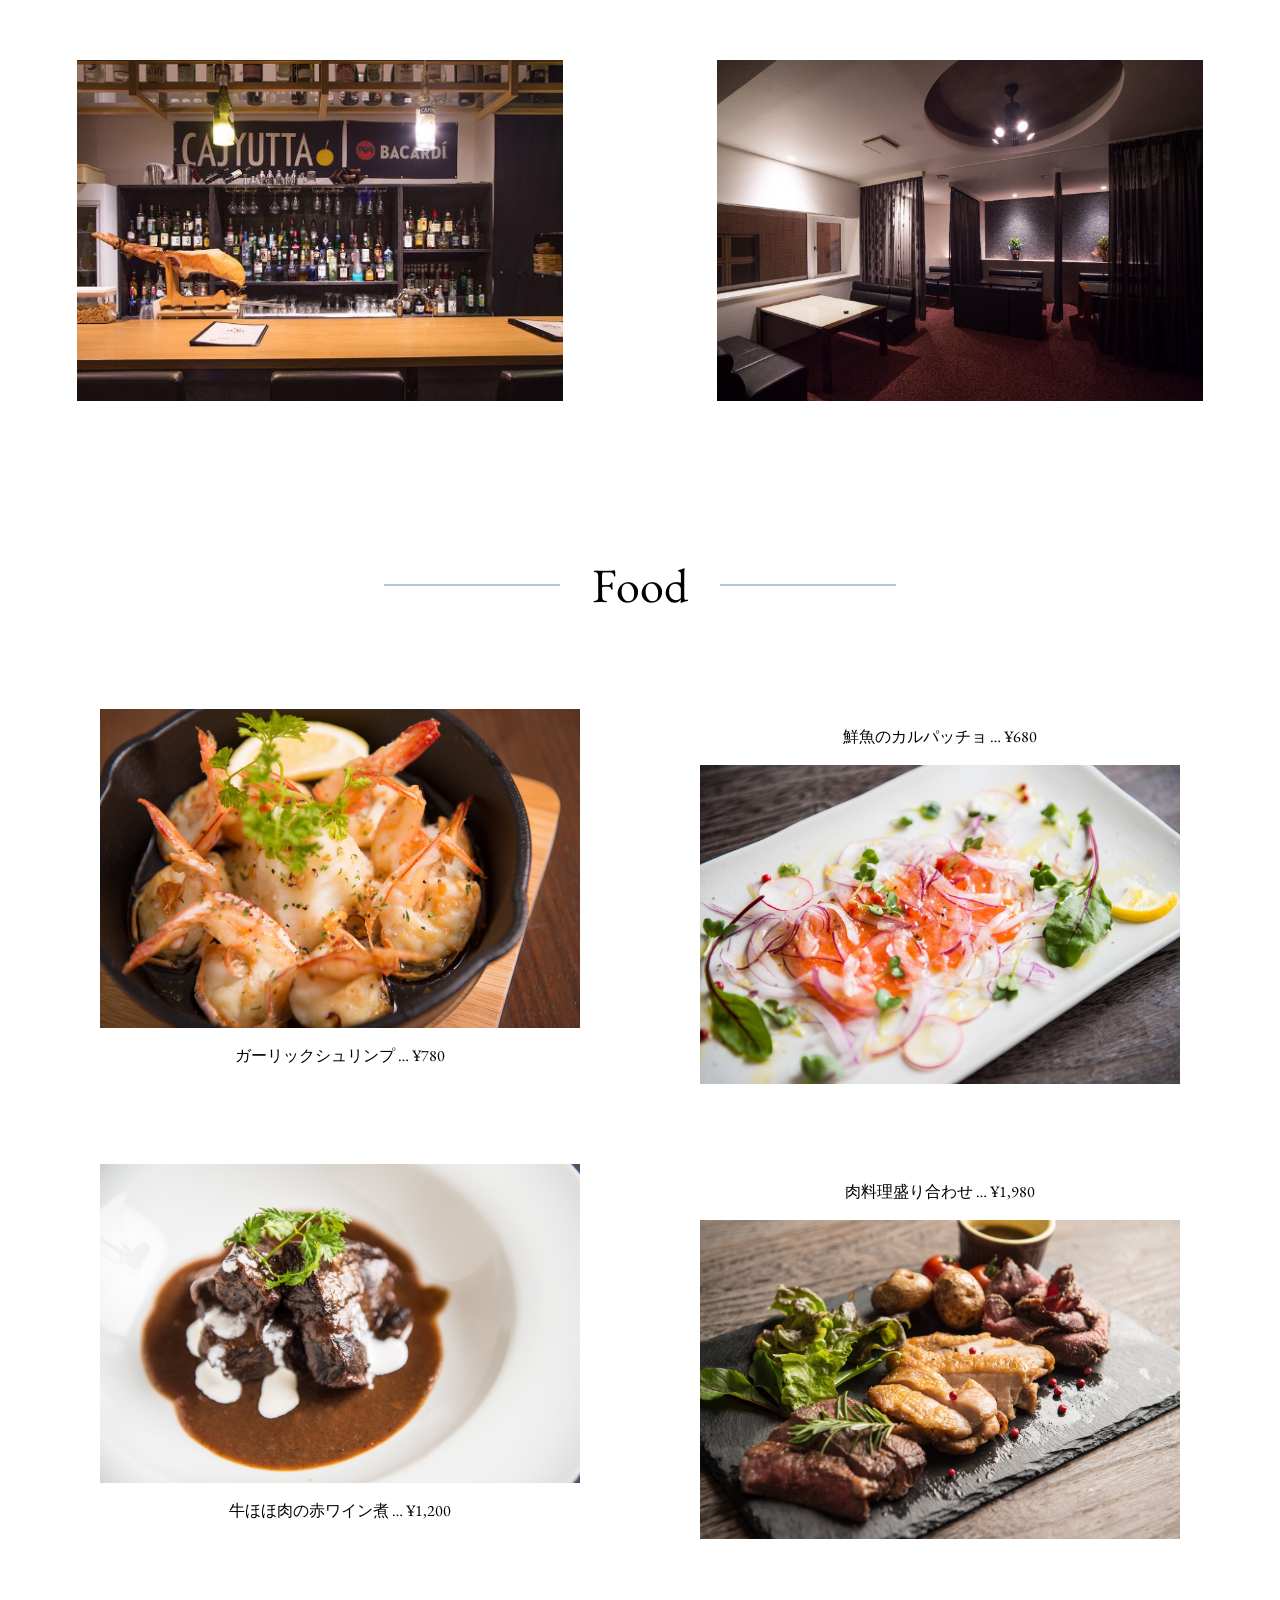
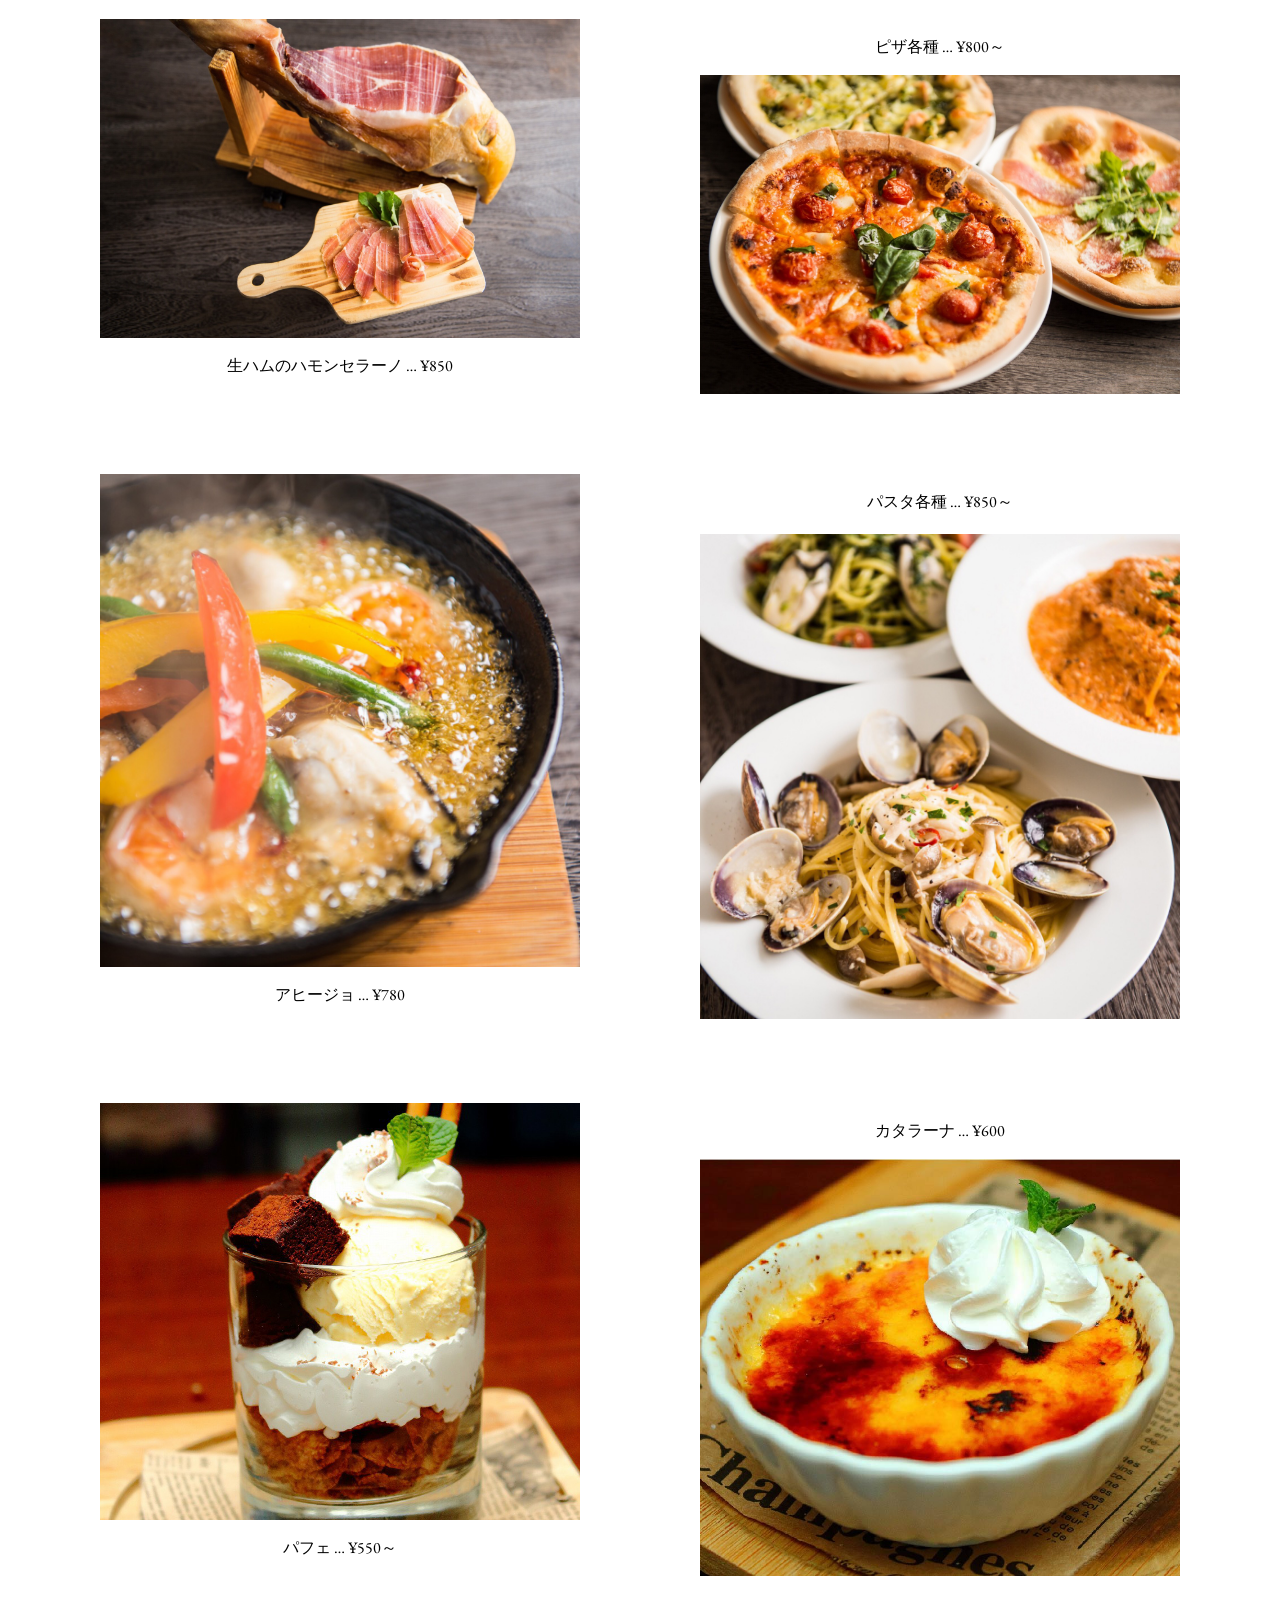
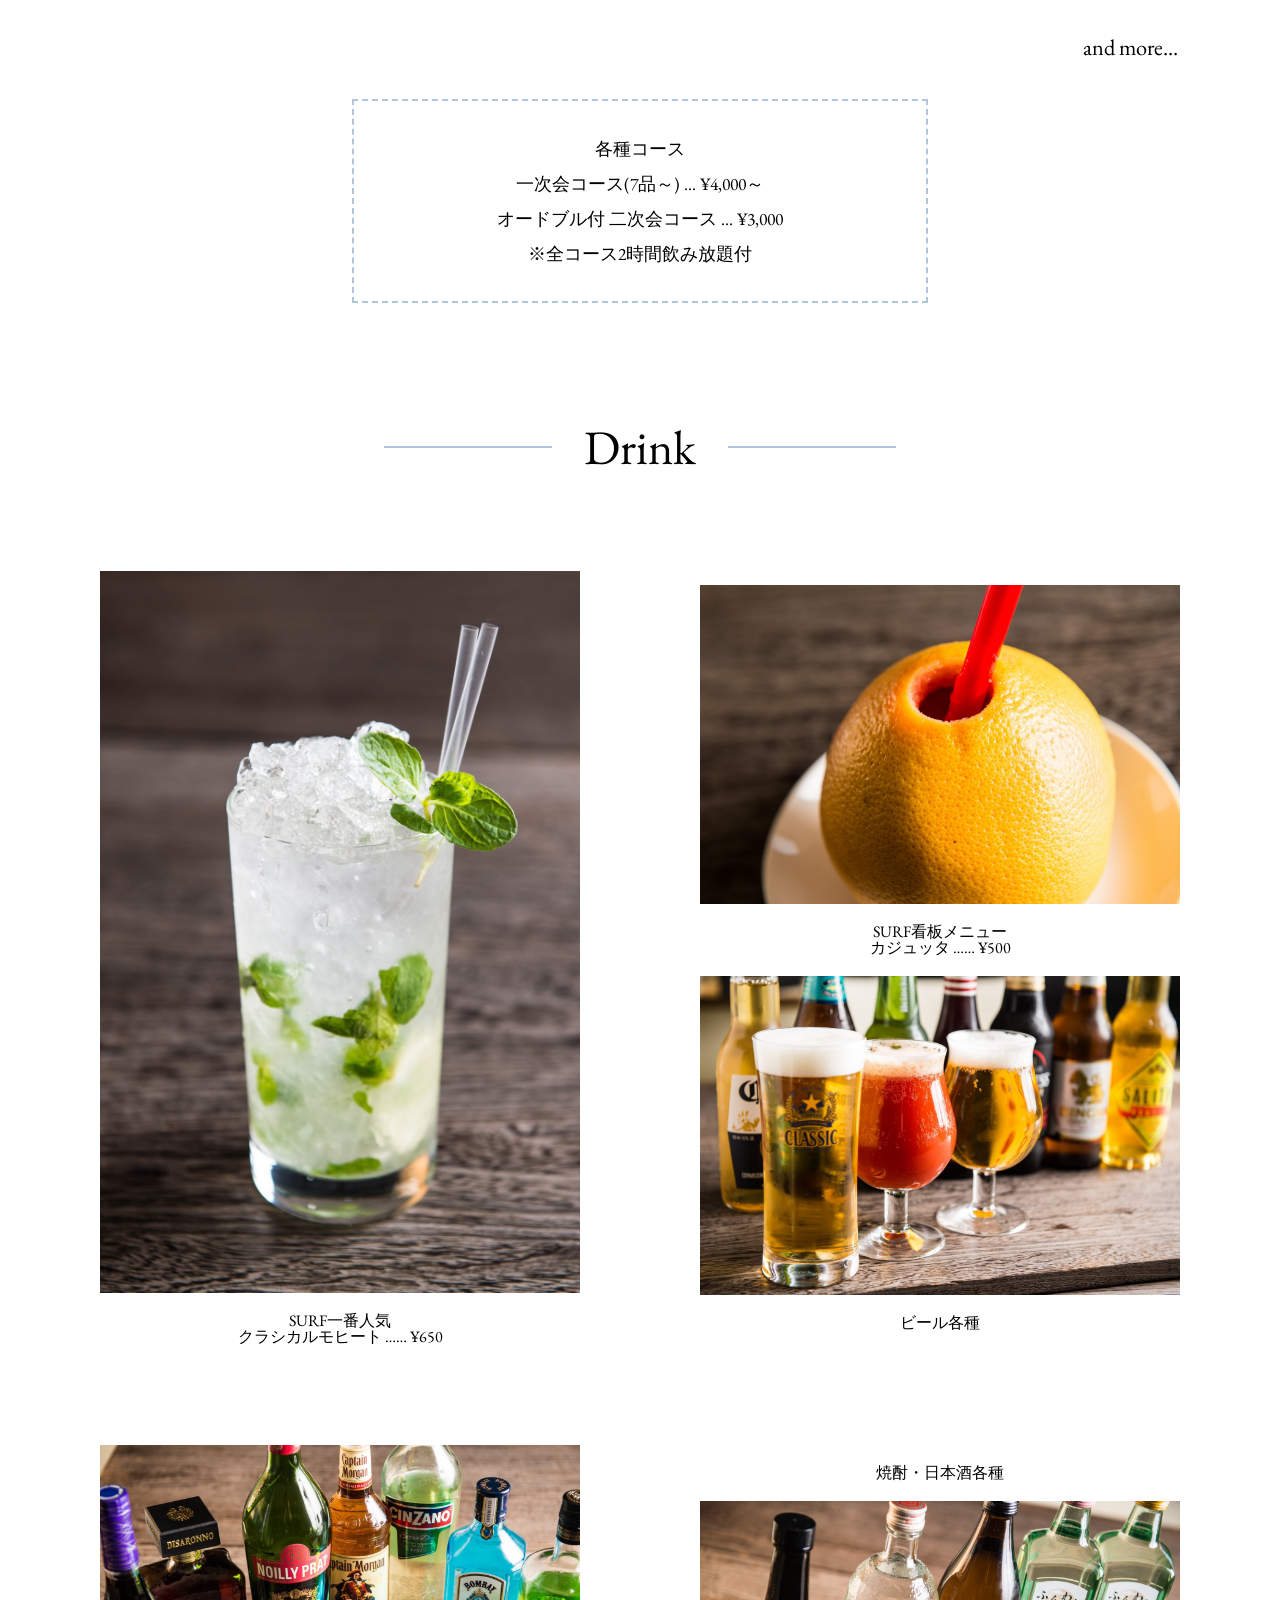
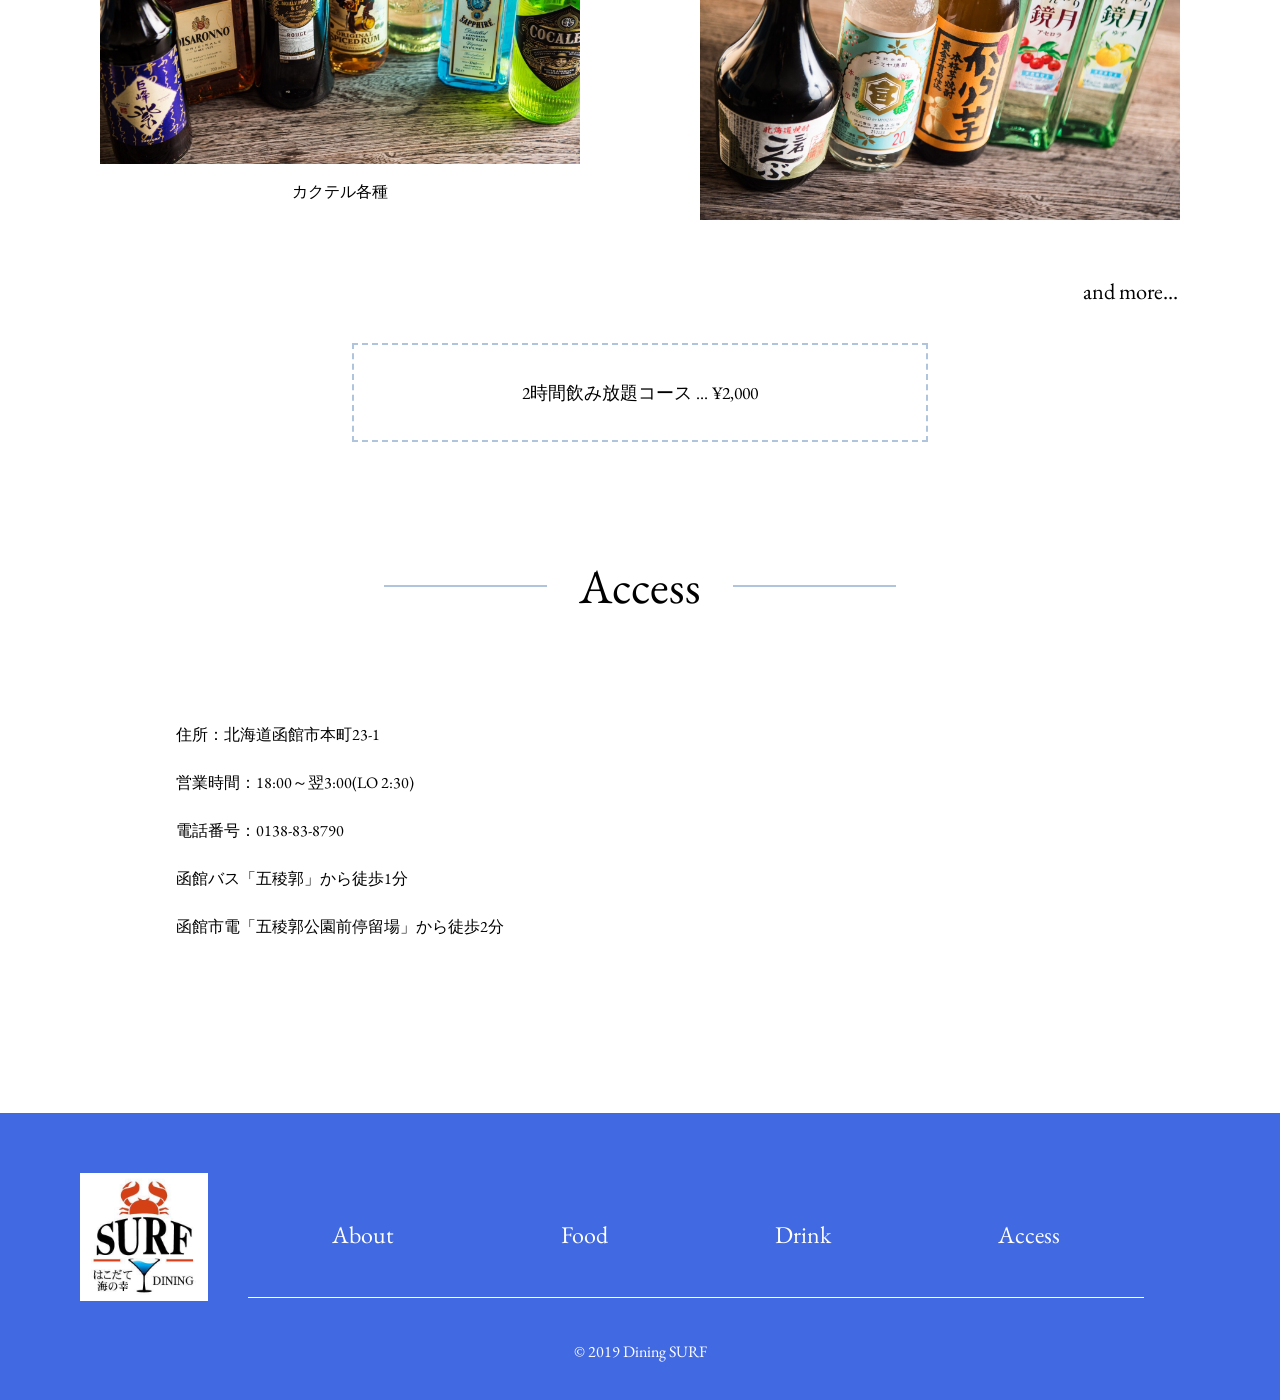
==== commit 2fba48db: "fix css" ====
--- a/docs/index.html
+++ b/docs/index.html
@@ -2,16 +2,16 @@
 <html lang="ja">
   <head>
     <meta charset="utf-8">
-    <meta name="title" content="はこだて 海の幸 Dining SURF">
+    <meta name="title" content="はこだて海の幸Dining SURF">
     <meta name="description" content="函館五稜郭にある当店。最大６０名収容の広々とした店内は、様々なシーンに対応。豊富なフードメニューと彩りのカクテルで一次会にも最適。お一人様から団体様までご利用いただけます。">
     <meta http-equiv="X-UA-Compatible" content="IE=edge, chrome=1" />
     <meta name="viewport" content="width=device-width, initial-scale=1">
-    <meta content='Dining SURF, surf, 函館, 五稜郭, BAR, 居酒屋, 海鮮, ディナー, 北海道' name='keywords'>
+    <meta content='函館海の幸Dining SURF, はこだて海の幸Dining SURF, Dining SURF, surf, 函館, 五稜郭, ダイニング サーフ, サーフ, ダイニングバー, BAR, 居酒屋, 海鮮, ディナー, 北海道' name='keywords'>
     <meta property="og:type" content="website">
-    <meta property="og:title" content="はこだて 海の幸 Dining SURF">
+    <meta property="og:title" content="はこだて海の幸Dining SURF">
     <meta property="og:description" content="函館五稜郭にある当店。最大６０名収容の広々とした店内は、様々なシーンに対応。豊富なフードメニューと彩りのカクテルで一次会にも最適。お一人様から団体様までご利用いただけます。">
-    <meta property="og:site_name" content="はこだて 海の幸 Dining SURF">
-    <title>はこだて 海の幸 Dining SURF</title>
+    <meta property="og:site_name" content="はこだて海の幸Dining SURF">
+    <title>はこだて海の幸Dining SURF</title>
     <link rel="stylesheet" href="css/reset.css">
     <link rel="stylesheet" href="css/common.min.css">
     <link rel="shortcut icon" href="img/logo.jpg">
@@ -88,43 +88,43 @@
         <section id="food" class="food">
           <h1 class="food__title">Food</h1>
           <div class="food__img-block">
-            <div class="food__menu scroll-fade-row">
+            <div class="food__menu-1 scroll-fade-row">
               <img class="food__img" src="img/garlic-shrimp.jpg" alt="ガーリックシュリンプ">
               <p class="food__text">ガーリックシュリンプ  … ¥780</p>
             </div>
-            <div class="food__menu scroll-fade-row">
+            <div class="food__menu-2 scroll-fade-row">
               <p class="food__text">鮮魚のカルパッチョ  … ¥680</p>
               <img class="food__img" src="img/carpaccio.jpg" alt="鮮魚のカルパッチョ">
             </div>
-            <div class="food__menu scroll-fade-row">
+            <div class="food__menu-1 scroll-fade-row">
               <img class="food__img" src="img/beaf-redwine.jpg" alt="牛ほほ肉の赤ワイン煮">
               <p class="food__text">牛ほほ肉の赤ワイン煮  … ¥1,200</p>
             </div>
-            <div class="food__menu scroll-fade-row">
+            <div class="food__menu-2 scroll-fade-row">
               <p class="food__text">肉料理盛り合わせ  … ¥1,980</p>
               <img class="food__img" src="img/meat-platter.jpg" alt="肉料理盛り合わせ">
             </div>
-            <div class="food__menu scroll-fade-row">
+            <div class="food__menu-1 scroll-fade-row">
               <img class="food__img" src="img/hamu.jpg" alt="生ハムのハモンセラーノ">
               <p class="food__text">生ハムのハモンセラーノ  … ¥850</p>
             </div>
-            <div class="food__menu scroll-fade-row">
+            <div class="food__menu-2 scroll-fade-row">
               <p class="food__text">ピザ各種  … ¥800～</p>
               <img class="food__img" src="img/pizza-img.jpg" alt="ピザ">
             </div>
-            <div class="food__menu scroll-fade-row">
+            <div class="food__menu-1 scroll-fade-row">
               <img class="food__img" src="img/ahijo2.jpg" alt="アヒージョ">
               <p class="food__text">アヒージョ  … ¥780</p>
             </div>
-            <div class="food__menu scroll-fade-row">
+            <div class="food__menu-2 scroll-fade-row">
               <p class="food__text">パスタ各種  … ¥850～</p>
               <img class="food__img" src="img/pasta-img2.jpg" alt="パスタ">
             </div>
-            <div class="food__menu scroll-fade-row">
+            <div class="food__menu-1 scroll-fade-row">
               <img class="food__img" src="img/pafe-chocolat2.jpg" alt="パフェ・ショコラ">
               <p class="food__text">パフェ  … ¥550～</p>
             </div>
-            <div class="food__menu scroll-fade-row">
+            <div class="food__menu-2 scroll-fade-row">
               <p class="food__text">カタラーナ  … ¥600</p>
               <img class="food__img" src="img/catalana2.jpg" alt="カタラーナ">
             </div>
@@ -157,13 +157,13 @@
                 <p class="drink__text">ビール各種</p>
               </div>
             </div>
-            <div class="drink__menu scroll-fade-row">
+            <div class="drink__menu-4 scroll-fade-row">
               <img class="drink__img" src="img/cocktail-img.jpg" alt="カクテル各種">
               <p class="drink__text">カクテル各種</p>
             </div>
-            <div class="drink__menu scroll-fade-row">
+            <div class="drink__menu column-reverse scroll-fade-row">
+              <img class="drink__img" src="img/shochu-nihonshu.jpg" alt="焼酎・日本酒各種">
               <p class="drink__text">焼酎・日本酒各種</p>
-              <img class="drink__img" src="img/shochu-nihonshu.jpg" alt="焼酎・日本酒各種">
             </div>
             <div class="and-more scroll-fade-row">
               <p>and more...</p>
--- a/docs/css/common.min.css
+++ b/docs/css/common.min.css
@@ -1 +1 @@
-﻿body{box-sizing:border-box}a{color:inherit;text-decoration:none}.mobile-head{display:none}.nav-toggle{display:none}.inner-header{width:100%;height:100vh;background:url("../img/top-img1.png") center center/cover no-repeat fixed;-webkit-background-size:cover;-moz-background-size:cover;-ms-background-size:cover;-o-background-size:cover;position:relative}#svg-animation .cls{fill:none;stroke:#fff;stroke-width:20;stroke-miterlimit:10;stroke-linecap:round;stroke-linejoin:round;stroke-dasharray:1500;stroke-dashoffset:1500}.top{position:absolute;top:50%;left:50%;transform:translate(-50%, -50%)}.top-logo{width:40vw}.gnav{color:#fff;height:inherit;font-size:1.6rem;display:flex;justify-content:flex-end;font-family:'Literata', serif}.gnav__list{list-style:none;display:flex;flex-direction:column;justify-content:space-around}.gnav__item{transform:rotate(90deg)}.gnav__link{position:relative;display:inline-block}.gnav__link::after{content:'';position:absolute;bottom:-8px;left:0;width:100%;height:2px;background:#fff;transform:scale(0, 1);transform-origin:center top;transition:transform .5s}.gnav__link:hover::after{transform:scale(1, 1)}#page_top{width:60px;height:60px;position:fixed;right:2%;bottom:5%;background:#3f98ef;opacity:0.8;border-radius:50%;z-index:2}#page_top a{position:relative;display:block;width:60px;height:60px;text-decoration:none}#page_top a::before{font-family:'Font Awesome 5 Free';font-weight:900;content:'\f102';font-size:25px;color:#fff;position:absolute;width:25px;height:25px;top:-5px;bottom:0;right:0;left:0;margin:auto;text-align:center}.about,.food,.drink,.access{margin:80px auto;font-family:'EB Garamond', serif}.about__title-block{display:flex;background-color:#eef;height:600px}.about__title-img{width:45%}.about__title-text{margin:0 auto}.about__title,.food__title,.drink__title{font-size:3rem;text-align:center;padding:40px;margin:60px auto;font-weight:lighter;display:flex;align-items:center;justify-content:center;width:40%}.food__title::before,.food__title::after,.drink__title::before,.drink__title::after,.access__title::before,.access__title::after{content:'';border-top:2px solid #b0c4de;flex-grow:1}.food__title::before,.drink__title::before,.access__title::before{margin-right:2rem}.food__title::after,.drink__title::after,.access__title::after{margin-left:2rem}.about__text-block{margin:60px 20px 50px 20px}.about__text,.food__text,.drink__text,.access__text{text-align:center}.about__text{font-size:1.2rem;font-weight:lighter;line-height:2.4rem}.pc-none{display:none}.food__course,.drink__course{margin:0 auto 10px;text-align:center;line-height:2;font-size:1.1rem;border:dashed 2px #b0c4de;padding:30px;width:40%}.about__img-block{display:flex;justify-content:space-around;margin:80px auto}.about__img-cap{width:38%;overflow:hidden;position:relative}.about__img-cap .caption{text-align:center;font-size:1.4rem;color:#fff;font-family:游明朝,"Yu Mincho",YuMincho,"Hiragino Mincho ProN","Hiragino Mincho Pro",HGS明朝E,メイリオ,Meiryo,serif}.about__img-cap .caption p{line-height:2.0}.about__img-cap .mask{width:100%;height:100%;position:absolute;top:0;left:0;opacity:0;background-color:rgba(0,0,0,0.5);-webkit-transition:all 0.6s ease;transition:all 0.6s ease}.about__img-cap:hover .mask{opacity:1;padding-top:80px}.about__img{width:100%;height:100%}.food__img-block,.drink__img-block{display:flex;justify-content:flex-start;flex-wrap:wrap;margin:0 40px}.food__menu,.drink__menu{width:50%;margin-bottom:80px;display:flex;flex-direction:column;justify-content:center}.drink__menu-2,.drink__menu-3{width:100%;display:flex;flex-direction:column;justify-content:center}.food__img,.drink__img{width:80%;margin:auto}.food__text,.drink__text{margin:20px 0}.and-more{margin:-20px 80px 40px auto;text-align:right;display:block}.and-more p{font-size:1.4rem}.access__title{font-size:3rem;text-align:center;padding:40px;margin:40px auto 0 auto;font-weight:lighter;display:flex;justify-content:center;align-items:center;width:40%}.access__content{display:flex;align-items:center}.access__text-block{margin:0 auto}.access__list{list-style:none;line-height:3rem;padding-bottom:20px}.access__map{width:50%}.footer{background-color:#4169e1;color:#fff;padding:60px 40px 40px;display:flex;flex-direction:column;font-family:'EB Garamond', serif}.footer-inner{margin:0 40px}.footer__content{display:flex}.logo-img{width:10vw;margin-right:40px;background:#fff}.ft-nav{width:80%;margin:40px 0 auto;border-bottom:1.5px solid #fff}.ft-nav__list{display:flex;justify-content:space-around;padding-bottom:40px}.ft-nav__item{font-size:1.5rem;margin:10px 40px}.ft-nav__link{position:relative;display:inline-block}.ft-nav__link::after{content:'';position:absolute;bottom:-8px;left:0;width:100%;height:2px;background:#fff;transform:scale(0, 1);transform-origin:center top;transition:transform .5s}.ft-nav__link:hover::after{transform:scale(1, 1)}.footer__cp{text-align:center;margin-top:40px}@media screen and (min-width: 1500px){.about__title-block{height:800px}.about__title{margin:120px 0 0 0}.about__text-block{margin:120px}.about__text{line-height:2.8rem}.and-more{margin-right:100px}.and-more p{font-size:1.6rem}}@media screen and (min-width: 616px) and (max-width: 1023px){body{font-size:1.2rem}.sp-none{display:none}.pc-none{display:block}.mobile-head{position:fixed;display:flex;justify-content:space-between;width:100%;height:11vh;background:rgba(65,105,225,0.9);z-index:100}.mobile-head .mobile-logo{height:8vh;margin:1vh 0 0 1vh}.nav-toggle,.nav-toggle span{display:inline-block;transition:all .4s;box-sizing:border-box}.nav-toggle{display:block;margin:auto 10px auto auto;width:50px;height:36px;position:relative;cursor:pointer}.nav-toggle span{position:absolute;width:100%;height:4px;background:#fff;border-radius:4px}.nav-toggle span:nth-of-type(1){top:0}.nav-toggle span:nth-of-type(2){top:16px}.nav-toggle span:nth-of-type(3){bottom:0}.nav-toggle .active span:nth-of-type(1){-webkit-transform:translateY(20px) rotate(-225deg);transform:translateY(16px) rotate(-225deg)}.nav-toggle .active span:nth-of-type(2){-webkit-transform:translateY(0) rotate(225deg);transform:translateY(0) rotate(225deg)}.nav-toggle .active span:nth-of-type(3){opacity:0;-webkit-transform:translateY(0) rotate(-225deg);transform:translateY(0) rotate(-225deg)}.gnav{overflow:hidden;margin-top:9.9vh;justify-content:center;width:100%;position:fixed;opacity:1;z-index:40;background:rgba(225,225,225,0.9);color:#222;transform:translateX(1000px);transition:all 0.6s ease}.gnav .gnav__list{height:80vh}.gnav .gnav__list .gnav__item{font-size:1.8rem;transform:rotate(0)}.gnav__link::after{content:'';display:none}.open{transition:all 0.6s ease;transform:translateX(0)}.top-logo{width:60vw}.about,.food,.drink,.access{margin:-50px auto 40px;font-family:'EB Garamond', serif;padding-top:50px}.about{margin-top:30px}.about__title{margin-top:40px;margin-bottom:0;padding-bottom:0}.about__title-block{height:500px}.about__text-block{margin-top:40px;margin-bottom:40px}.about__title-img{height:auto}.about__img-block{margin:60px auto 10px;display:flex}.about__img-cap{width:40%;margin:10px auto}.about__img-cap .caption{font-size:1.0rem;color:#000}.about__img-cap .caption p{line-height:1.5}.about__img-cap .mask{position:static;opacity:1;background-color:rgba(0,0,0,0)}.about__img-cap:hover .mask{opacity:1;padding-top:0}.about__img{width:100%;height:70%;margin:1rem 0}.food__img-block,.drink__img-block{display:block;margin:0}.food__menu,.drink__menu{width:95%;margin:0 0.5rem 3rem;font-size:1.2rem;display:flex;flex-direction:row;justify-content:space-around;align-items:center}.and-more{margin-right:40px}.drink__menu{justify-content:space-around}.drink-sp{display:flex;flex-direction:column}.drink__menu-2{display:flex;flex-direction:row;align-items:center;margin-bottom:3rem;justify-content:space-around;margin-left:-30px}.drink__menu-3{display:flex;flex-direction:row-reverse;align-items:center;justify-content:flex-start}.drink__menu-3 .drink__img{margin-left:160px}.food__img,.drink__img{width:50%;margin:0 0.5rem}.food__text,.drink__text{margin:0}.food__course,.drink__course{width:60vw;padding:20px}.access__title{font-size:3rem;text-align:center;padding-top:0;padding-bottom:40px;font-weight:lighter}.access__content{display:flex;justify-content:center;margin-bottom:80px}.access__text-block{margin:0 auto}.access__list{list-style:none;line-height:2.3rem;font-size:1.0rem;padding-bottom:20px;margin-left:40px}.access__map{width:70%;padding-left:2.3rem}.footer{background-color:#4169e1;color:#fff;padding:40px 20px;display:flex;flex-direction:column;font-family:'EB Garamond', serif}.footer-inner{margin:0 10px}.footer__content{display:flex}.logo-img{width:70%;margin:20px 20px 0 0}.ft-nav{width:80%;margin:20px 0 auto;border-bottom:1.5px solid #fff}.ft-nav__list{flex-direction:column}.ft-nav__list .ft-nav__link::after{content:'';display:none}.ft-nav__item{text-align:center}}@media only screen and (max-width: 615px){body{font-size:1.2rem}.inner-header{background-attachment:scroll}.sp-none{display:none}.pc-none{display:block}.mobile-head{position:fixed;display:flex;justify-content:space-between;width:100%;height:11vh;background:rgba(65,105,225,0.9);z-index:100}.mobile-head .mobile-logo{height:8vh;margin:1vh 0 0 1vh}.nav-toggle,.nav-toggle span{display:inline-block;transition:all .4s;box-sizing:border-box}.nav-toggle{display:block;margin:auto 10px auto auto;width:40px;height:32px;position:relative;cursor:pointer}.nav-toggle span{position:absolute;width:100%;height:4px;background:#fff;border-radius:4px}.nav-toggle span:nth-of-type(1){top:0}.nav-toggle span:nth-of-type(2){top:14px}.nav-toggle span:nth-of-type(3){bottom:0}.nav-toggle .active span:nth-of-type(1){-webkit-transform:translateY(20px) rotate(-225deg);transform:translateY(14px) rotate(-225deg)}.nav-toggle .active span:nth-of-type(2){-webkit-transform:translateY(0) rotate(225deg);transform:translateY(0) rotate(225deg)}.nav-toggle .active span:nth-of-type(3){opacity:0;-webkit-transform:translateY(0) rotate(-225deg);transform:translateY(0) rotate(-225deg)}.gnav{overflow:hidden;margin-top:9.9vh;justify-content:center;width:100%;position:fixed;opacity:1;z-index:40;background:rgba(225,225,225,0.9);color:#222;transform:translateX(1000px);transition:all 0.6s ease}.gnav .gnav__list{height:80vh}.gnav .gnav__list .gnav__item{font-size:1.8rem;transform:rotate(0)}.gnav__link::after{content:'';display:none}.open{transition:all 0.6s ease;transform:translateX(0)}.top-logo{width:60vw}.about,.food,.drink,.access{margin:-50px auto 40px;font-family:'EB Garamond', serif;padding-top:50px}.about{margin-top:30px}.about__title-block{background:#fff;position:relative}.about__title-img{position:absolute;top:8rem;width:80%}.about__title,.food__title,.drink__title{padding-top:10px;padding-bottom:20px;margin:10px auto;width:70%}.about__title::before,.about__title::after{content:'';border-top:2px solid #b0c4de;flex-grow:1}.about__title::before{margin-right:2rem}.about__title::after{margin-left:2rem}.about__title{height:50px}.about__title-text{display:block;width:100%;margin-top:20px;margin-right:0}.about__text-block{margin:200px 0 0 0;background:rgba(60,60,60,0.8);padding:5% 2%;width:80%;float:right}.clear-fix::after{content:'';display:block;clear:both}.about__text{font-size:1.1rem;line-height:2.0;color:#fff}.about__img-block{margin:60px auto 10px;display:flex;flex-direction:column}.about__img-cap{width:73%;margin:10px auto}.about__img-cap .caption{font-size:1.0rem;color:#000}.about__img-cap .caption p{line-height:1.5}.about__img-cap .mask{position:static;opacity:1;background-color:rgba(0,0,0,0)}.about__img-cap:hover .mask{opacity:1;padding-top:0}.about__img{width:100%;height:100%;margin:1rem 0}.food__img-block,.drink__img-block{display:block;margin:0}.food__menu,.drink__menu{width:95%;margin:0 0.5rem 3rem;font-size:0.9rem;display:flex;flex-direction:row;justify-content:space-around;align-items:center}.and-more{margin-right:20px}.drink__menu{justify-content:space-around}.drink-sp{display:flex;flex-direction:column}.drink__menu-2{display:flex;flex-direction:row;align-items:center;margin-bottom:3rem;justify-content:space-around;margin-left:-24px}.drink__menu-3{display:flex;flex-direction:row-reverse;align-items:center;justify-content:space-around}.food__img,.drink__img{width:50%;margin:0 0.5rem}.food__text,.drink__text{margin:0}.food__course,.drink__course{width:80vw;padding:20px}.access__title{font-size:3rem;text-align:center;padding-top:0;padding-bottom:40px;font-weight:lighter;width:70%}.access__content{display:flex;flex-direction:column;justify-content:center}.access__text-block{margin:0 auto}.access__list{list-style:none;line-height:2.3rem;font-size:1.0rem;padding-bottom:20px}.access__map{width:90%;padding-left:2.3rem}.footer{background-color:#4169e1;color:#fff;padding:40px 20px;display:flex;flex-direction:column;font-family:'EB Garamond', serif}.footer-inner{margin:0 10px}.footer__content{display:flex}.logo-img{width:88%;margin:20px 20px 0 0}.ft-nav{width:80%;margin:20px 0 auto;border-bottom:1.5px solid #fff}.ft-nav__list{flex-direction:column}.ft-nav__list .ft-nav__link::after{content:'';display:none}.ft-nav__item{text-align:center}}
+﻿body{box-sizing:border-box}a{color:inherit;text-decoration:none}.mobile-head{display:none}.nav-toggle{display:none}.inner-header{width:100%;height:100vh;background:url("../img/top-img1.png") center center/cover no-repeat fixed;-webkit-background-size:cover;-moz-background-size:cover;-ms-background-size:cover;-o-background-size:cover;position:relative}#svg-animation .cls{fill:none;stroke:#fff;stroke-width:20;stroke-miterlimit:10;stroke-linecap:round;stroke-linejoin:round;stroke-dasharray:1500;stroke-dashoffset:1500}.top{position:absolute;top:50%;left:50%;transform:translate(-50%, -50%)}.top-logo{width:40vw}.gnav{color:#fff;height:inherit;font-size:1.6rem;display:flex;justify-content:flex-end;font-family:'Literata', serif}.gnav__list{list-style:none;display:flex;flex-direction:column;justify-content:space-around}.gnav__item{transform:rotate(90deg)}.gnav__link{position:relative;display:inline-block}.gnav__link::after{content:'';position:absolute;bottom:-8px;left:0;width:100%;height:2px;background:#fff;transform:scale(0, 1);transform-origin:center top;transition:transform .5s}.gnav__link:hover::after{transform:scale(1, 1)}#page_top{width:60px;height:60px;position:fixed;right:2%;bottom:5%;background:#3f98ef;opacity:0.8;border-radius:50%;z-index:2}#page_top a{position:relative;display:block;width:60px;height:60px;text-decoration:none}#page_top a::before{font-family:'Font Awesome 5 Free';font-weight:900;content:'\f102';font-size:25px;color:#fff;position:absolute;width:25px;height:25px;top:-5px;bottom:0;right:0;left:0;margin:auto;text-align:center}.about,.food,.drink,.access{margin:80px auto;font-family:'EB Garamond', serif}.about__title-block{display:flex;background-color:#eef;height:600px}.about__title-img{width:45%}.about__title-text{margin:0 auto}.about__title,.food__title,.drink__title{font-size:3rem;text-align:center;padding:40px;margin:60px auto;font-weight:lighter;display:flex;align-items:center;justify-content:center;width:40%}.food__title::before,.food__title::after,.drink__title::before,.drink__title::after,.access__title::before,.access__title::after{content:'';border-top:2px solid #b0c4de;flex-grow:1}.food__title::before,.drink__title::before,.access__title::before{margin-right:2rem}.food__title::after,.drink__title::after,.access__title::after{margin-left:2rem}.about__text-block{margin:60px 20px 50px 20px}.about__text,.food__text,.drink__text,.access__text{text-align:center}.about__text{font-size:1.2rem;font-weight:lighter;line-height:2.4rem}.pc-none{display:none}.food__course,.drink__course{margin:0 auto 10px;text-align:center;line-height:2;font-size:1.1rem;border:dashed 2px #b0c4de;padding:30px;width:40%}.about__img-block{display:flex;justify-content:space-around;margin:80px 0 120px}.about__img-cap{width:38%;overflow:hidden;position:relative}.about__img-cap .caption{text-align:center;font-size:1.4rem;color:#fff;font-family:游明朝,"Yu Mincho",YuMincho,"Hiragino Mincho ProN","Hiragino Mincho Pro",HGS明朝E,メイリオ,Meiryo,serif}.about__img-cap .caption p{line-height:2.0}.about__img-cap .mask{width:100%;height:100%;position:absolute;top:0;left:0;opacity:0;background-color:rgba(0,0,0,0.5);-webkit-transition:all 0.6s ease;transition:all 0.6s ease}.about__img-cap:hover .mask{opacity:1;padding-top:100px}.about__img{width:100%;height:100%}.food__img-block,.drink__img-block{display:flex;justify-content:flex-start;flex-wrap:wrap;margin:0 40px}.food__menu-1,.food__menu-2,.drink__menu,.drink__menu-4{width:50%;margin-bottom:80px;display:flex;flex-direction:column;justify-content:center}.column-reverse{flex-direction:column-reverse}.drink__menu-2,.drink__menu-3{width:100%;display:flex;flex-direction:column;justify-content:center}.food__img,.drink__img{width:80%;margin:auto}.food__text,.drink__text{margin:20px 0}.and-more{margin:-20px 62px 40px auto;text-align:right;display:block}.and-more p{font-size:1.4rem}.access__title{font-size:3rem;text-align:center;padding:40px;margin:40px auto 0 auto;font-weight:lighter;display:flex;justify-content:center;align-items:center;width:40%}.access__content{display:flex;align-items:center;margin:0 40px}.access__text-block{margin:0 auto}.access__list{list-style:none;line-height:3rem;padding-bottom:20px}.access__map{width:50%}.footer{background-color:#4169e1;color:#fff;padding:60px 40px 40px;display:flex;flex-direction:column;font-family:'EB Garamond', serif}.footer-inner{margin:0 40px}.footer__content{display:flex}.logo-img{width:10vw;margin-right:40px;background:#fff}.ft-nav{width:80%;margin:40px 0 auto;border-bottom:1.5px solid #fff}.ft-nav__list{display:flex;justify-content:space-around;padding-bottom:40px}.ft-nav__item{font-size:1.5rem;margin:10px 40px}.ft-nav__link{position:relative;display:inline-block}.ft-nav__link::after{content:'';position:absolute;bottom:-8px;left:0;width:100%;height:2px;background:#fff;transform:scale(0, 1);transform-origin:center top;transition:transform .5s}.ft-nav__link:hover::after{transform:scale(1, 1)}.footer__cp{text-align:center;margin-top:40px}@media screen and (min-width: 1500px){.about__title-block{height:800px}.about__title{margin-top:120px;margin-bottom:0}.about__text-block{margin:60px 120px 120px}.about__text{line-height:2.8rem;font-size:1.6rem}.food__text,.drink__text{font-size:1.4rem}.and-more{margin-right:100px}.and-more p{font-size:1.6rem}}@media screen and (min-width: 616px) and (max-width: 1023px){body{font-size:1.2rem}.sp-none{display:none}.pc-none{display:block}.mobile-head{position:fixed;display:flex;justify-content:space-between;width:100%;height:11vh;background:rgba(65,105,225,0.9);z-index:100}.mobile-head .mobile-logo{height:8vh;margin:1vh 0 0 1vh}.nav-toggle,.nav-toggle span{display:inline-block;transition:all .4s;box-sizing:border-box}.nav-toggle{display:block;margin:auto 10px auto auto;width:50px;height:36px;position:relative;cursor:pointer}.nav-toggle span{position:absolute;width:100%;height:4px;background:#fff;border-radius:4px}.nav-toggle span:nth-of-type(1){top:0}.nav-toggle span:nth-of-type(2){top:16px}.nav-toggle span:nth-of-type(3){bottom:0}.nav-toggle .active span:nth-of-type(1){-webkit-transform:translateY(16px) rotate(-225deg);transform:translateY(16px) rotate(-225deg)}.nav-toggle .active span:nth-of-type(2){-webkit-transform:translateY(0) rotate(225deg);transform:translateY(0) rotate(225deg)}.nav-toggle .active span:nth-of-type(3){opacity:0;-webkit-transform:translateY(0) rotate(-225deg);transform:translateY(0) rotate(-225deg)}.gnav{overflow:hidden;margin-top:9.9vh;justify-content:center;width:100%;position:fixed;opacity:1;z-index:40;background:rgba(225,225,225,0.9);color:#222;transform:translateX(1000px);transition:all 0.6s ease}.gnav .gnav__list{height:80vh}.gnav .gnav__list .gnav__item{font-size:1.8rem;transform:rotate(0)}.gnav__link::after{content:'';display:none}.open{transition:all 0.6s ease;transform:translateX(0)}.top-logo{width:60vw}.about,.food,.drink,.access{margin:-50px auto 40px;font-family:'EB Garamond', serif;padding-top:50px}.about{margin-top:30px}.about__title{margin-top:40px;margin-bottom:0;margin-left:0;padding-bottom:0;padding-left:36px;text-align:left}.about__title-block{height:500px}.about__text-block{margin-top:40px;margin-bottom:40px;padding-left:20px}.about__text{text-align:left}.about__title-img{height:auto}.about__img-block{margin:60px auto 10px;display:flex}.about__img-cap{width:40%;margin:10px auto}.about__img-cap .caption{font-size:1.0rem;color:#000}.about__img-cap .caption p{line-height:1.5}.about__img-cap .mask{position:static;opacity:1;background-color:rgba(0,0,0,0)}.about__img-cap:hover .mask{opacity:1;padding-top:0}.about__img{width:100%;height:70%;margin:1rem 0}.food__img-block,.drink__img-block{display:block;margin:0}.food,.drink{margin:0 4rem}.food__menu-1,.food__menu-2,.drink__menu{width:95%;margin:0 0 3rem;font-size:1.2rem;display:flex;flex-direction:row;align-items:center}.food__menu-1{justify-content:flex-start}.food__menu-1 .food__text{margin-left:40px}.food__menu-2{justify-content:flex-end}.food__menu-2 .food__text{margin-right:40px}.and-more{margin-right:40px}.drink__menu{justify-content:flex-start}.drink__menu .drink__text{margin-left:60px}.drink-sp{display:flex;flex-direction:column}.drink__menu-2{display:flex;flex-direction:row-reverse;align-items:center;margin-bottom:3rem;justify-content:flex-start}.drink__menu-2 .drink__img{width:52%;margin-right:-32px}.drink__menu-2 .drink__text{margin:0 60px 0 0}.drink__menu-3{display:flex;align-items:center;flex-direction:row;justify-content:flex-start;margin-bottom:0}.drink__menu-4{display:flex;flex-direction:row-reverse;align-items:center;justify-content:flex-start;margin-bottom:40px}.drink__menu-4 .drink__text{margin-right:60px}.food__img,.drink__img{width:50%;margin:0}.drink__text{margin:0}.food__course,.drink__course{width:60vw;padding:20px}.access__title{font-size:3rem;text-align:center;padding-top:0;padding-bottom:40px;font-weight:lighter}.access__content{display:flex;justify-content:center;margin-bottom:80px}.access__text-block{margin:0 auto}.access__list{list-style:none;line-height:2.3rem;font-size:1.0rem;padding-bottom:20px;margin-left:40px}.access__map{width:70%;padding-left:2.3rem}.footer{background-color:#4169e1;color:#fff;padding:40px 20px;display:flex;flex-direction:column;font-family:'EB Garamond', serif}.footer-inner{margin:0 10px}.footer__content{display:flex}.logo-img{width:70%;margin:20px 20px 0 0}.ft-nav{width:80%;margin:20px 0 auto;border-bottom:1.5px solid #fff}.ft-nav__list{flex-direction:column}.ft-nav__list .ft-nav__link::after{content:'';display:none}.ft-nav__item{text-align:center}}@media only screen and (max-width: 615px){body{font-size:1.2rem}.inner-header{background-attachment:scroll}.sp-none{display:none}.pc-none{display:block}.mobile-head{position:fixed;display:flex;justify-content:space-between;width:100%;height:11vh;background:rgba(65,105,225,0.9);z-index:100}.mobile-head .mobile-logo{height:8vh;margin:1vh 0 0 1vh}.nav-toggle,.nav-toggle span{display:inline-block;transition:all .4s;box-sizing:border-box}.nav-toggle{display:block;margin:auto 10px auto auto;width:40px;height:32px;position:relative;cursor:pointer}.nav-toggle span{position:absolute;width:100%;height:4px;background:#fff;border-radius:4px}.nav-toggle span:nth-of-type(1){top:0}.nav-toggle span:nth-of-type(2){top:14px}.nav-toggle span:nth-of-type(3){bottom:0}.nav-toggle .active span:nth-of-type(1){-webkit-transform:translateY(20px) rotate(-225deg);transform:translateY(14px) rotate(-225deg)}.nav-toggle .active span:nth-of-type(2){-webkit-transform:translateY(0) rotate(225deg);transform:translateY(0) rotate(225deg)}.nav-toggle .active span:nth-of-type(3){opacity:0;-webkit-transform:translateY(0) rotate(-225deg);transform:translateY(0) rotate(-225deg)}.gnav{overflow:hidden;margin-top:9.9vh;justify-content:center;width:100%;position:fixed;opacity:1;z-index:40;background:rgba(225,225,225,0.9);color:#222;transform:translateX(1000px);transition:all 0.6s ease}.gnav .gnav__list{height:80vh}.gnav .gnav__list .gnav__item{font-size:1.8rem;transform:rotate(0)}.gnav__link::after{content:'';display:none}.open{transition:all 0.6s ease;transform:translateX(0)}.top-logo{width:60vw}.about,.food,.drink,.access{margin:-50px auto 40px;font-family:'EB Garamond', serif;padding-top:50px}.about{margin-top:30px}.about__title-block{background:#fff;position:relative}.about__title-img{position:absolute;top:8rem;width:80%}.about__title,.food__title,.drink__title{padding-top:10px;padding-bottom:20px;margin:10px auto;width:70%}.about__title::before,.about__title::after{content:'';border-top:2px solid #b0c4de;flex-grow:1}.about__title::before{margin-right:2rem}.about__title::after{margin-left:2rem}.about__title{height:50px}.about__title-text{display:block;width:100%;margin-top:20px;margin-right:0}.about__text-block{margin:200px 0 0 0;background:rgba(60,60,60,0.8);padding:5% 2%;width:80%;float:right}.clear-fix::after{content:'';display:block;clear:both}.about__text{font-size:1.1rem;line-height:2.0;color:#fff}.about__img-block{margin:60px auto 10px;display:flex;flex-direction:column}.about__img-cap{width:73%;margin:10px auto}.about__img-cap .caption{font-size:1.0rem;color:#000}.about__img-cap .caption p{line-height:1.5}.about__img-cap .mask{position:static;opacity:1;background-color:rgba(0,0,0,0)}.about__img-cap:hover .mask{opacity:1;padding-top:0}.about__img{width:100%;height:100%;margin:1rem 0}.food,.drink{margin:0 10px}.food__img-block,.drink__img-block{display:block;margin:0}.food__menu-1,.food__menu-2,.drink__menu{width:95%;margin:0 0.5rem 3rem;font-size:0.9rem;display:flex;flex-direction:row;align-items:center}.food__menu-1{justify-content:flex-start}.food__menu-1 .food__text{margin-left:10px}.food__menu-2{justify-content:flex-end}.food__menu-2 .food__text{margin-right:10px}.and-more{margin-right:20px}.drink__menu{justify-content:flex-start}.drink__menu .drink__text{margin-left:10px}.drink-sp{display:flex;flex-direction:column}.drink__menu-2{display:flex;flex-direction:row-reverse;align-items:center;margin-bottom:3rem;justify-content:flex-start}.drink__menu-2 .drink__img{width:52%}.drink__menu-2 .drink__text{margin:0 10px 0 0}.drink__menu-3{display:flex;align-items:center;flex-direction:row;justify-content:flex-start;margin-bottom:0}.drink__menu-3 .drink__text{margin-left:10px}.drink__menu-4{display:flex;flex-direction:row-reverse;align-items:center;justify-content:flex-start;margin-bottom:40px;width:100%;font-size:0.9rem}.drink__menu-4 .drink__text{margin-right:10px}.drink__menu-4 .drink__img{margin-right:8px}.food__img,.drink__img{width:50%;margin:0}.food__text,.drink__text{margin:0}.food__course,.drink__course{width:80vw;padding:20px}.access__title{font-size:3rem;text-align:center;padding-top:0;padding-bottom:40px;font-weight:lighter;width:70%}.access__content{display:flex;flex-direction:column;justify-content:center}.access__text-block{margin:0 auto}.access__list{list-style:none;line-height:2.3rem;font-size:1.0rem;padding-bottom:20px}.access__map{width:90%;padding-left:2.3rem}.footer{background-color:#4169e1;color:#fff;padding:40px 20px;display:flex;flex-direction:column;font-family:'EB Garamond', serif}.footer-inner{margin:0 10px}.footer__content{display:flex}.logo-img{width:88%;margin:20px 20px 0 0}.ft-nav{width:80%;margin:20px 0 auto;border-bottom:1.5px solid #fff}.ft-nav__list{flex-direction:column}.ft-nav__list .ft-nav__link::after{content:'';display:none}.ft-nav__item{text-align:center}}
